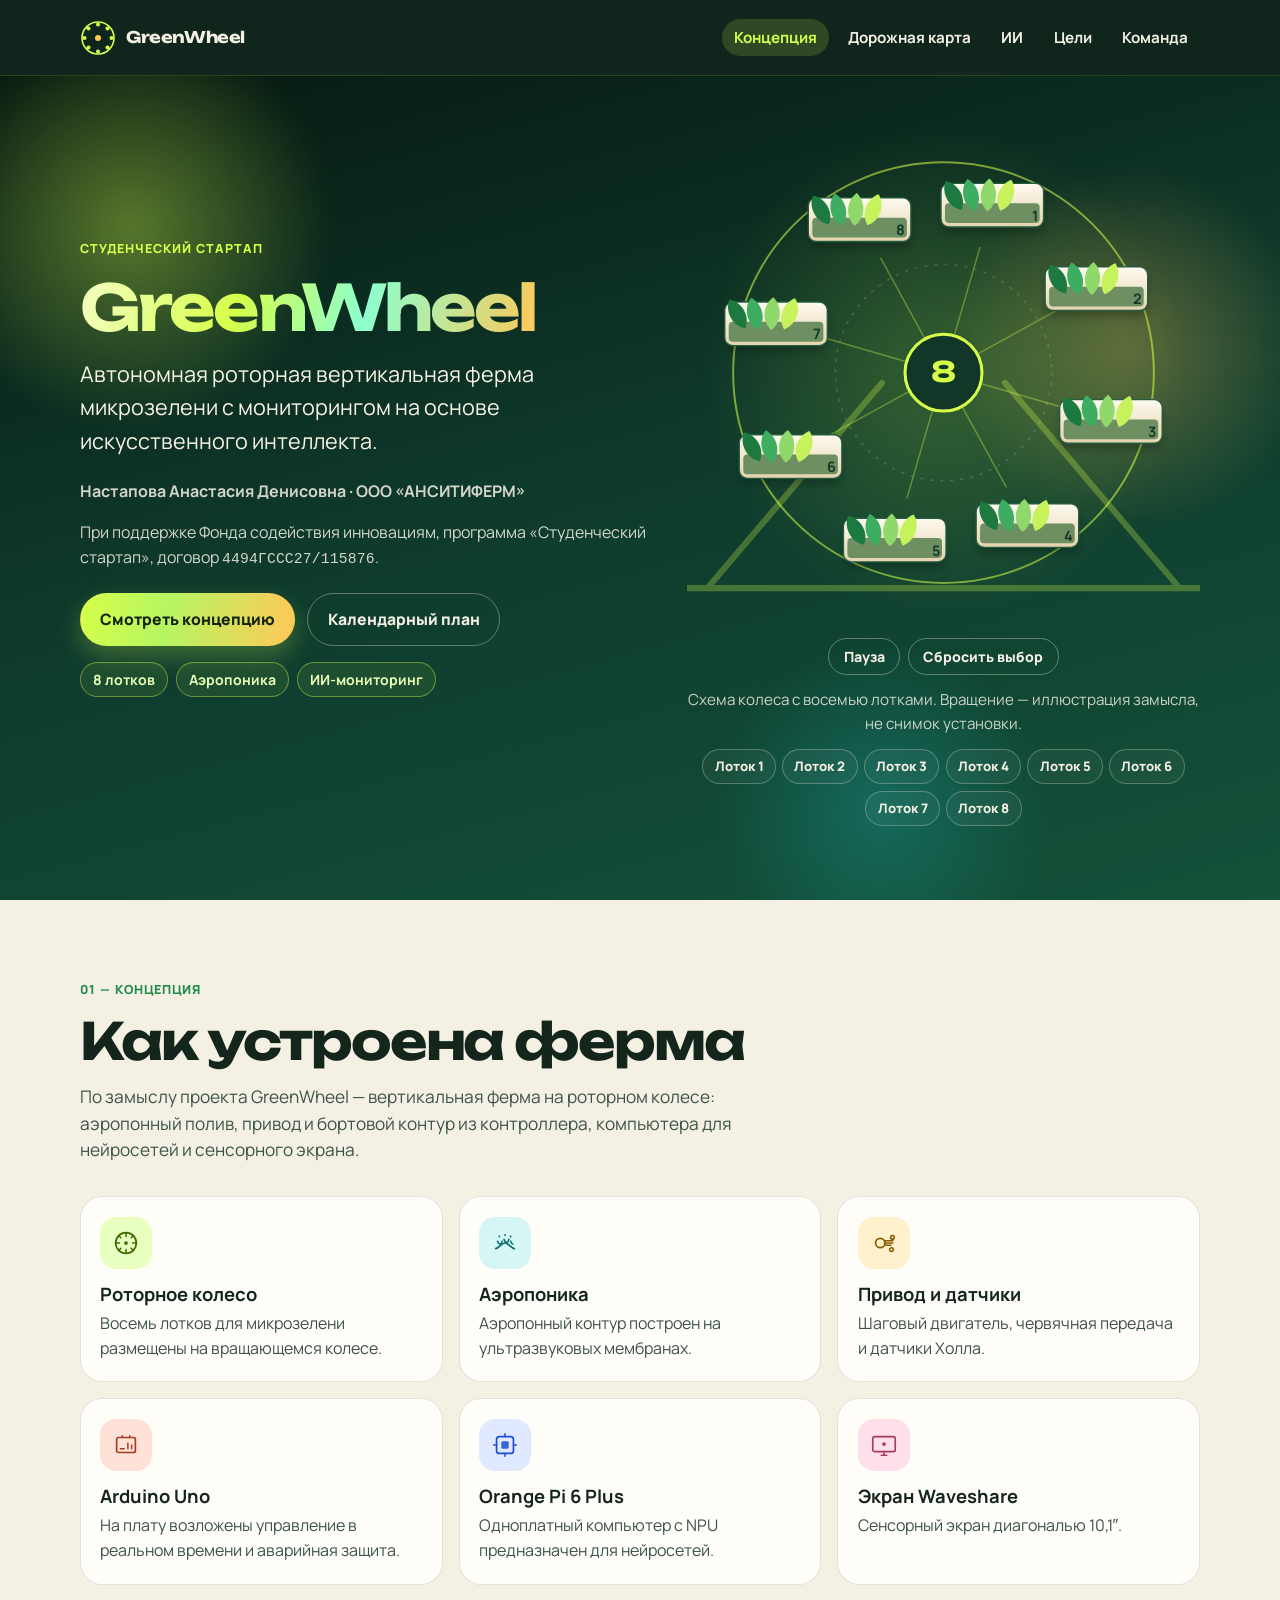
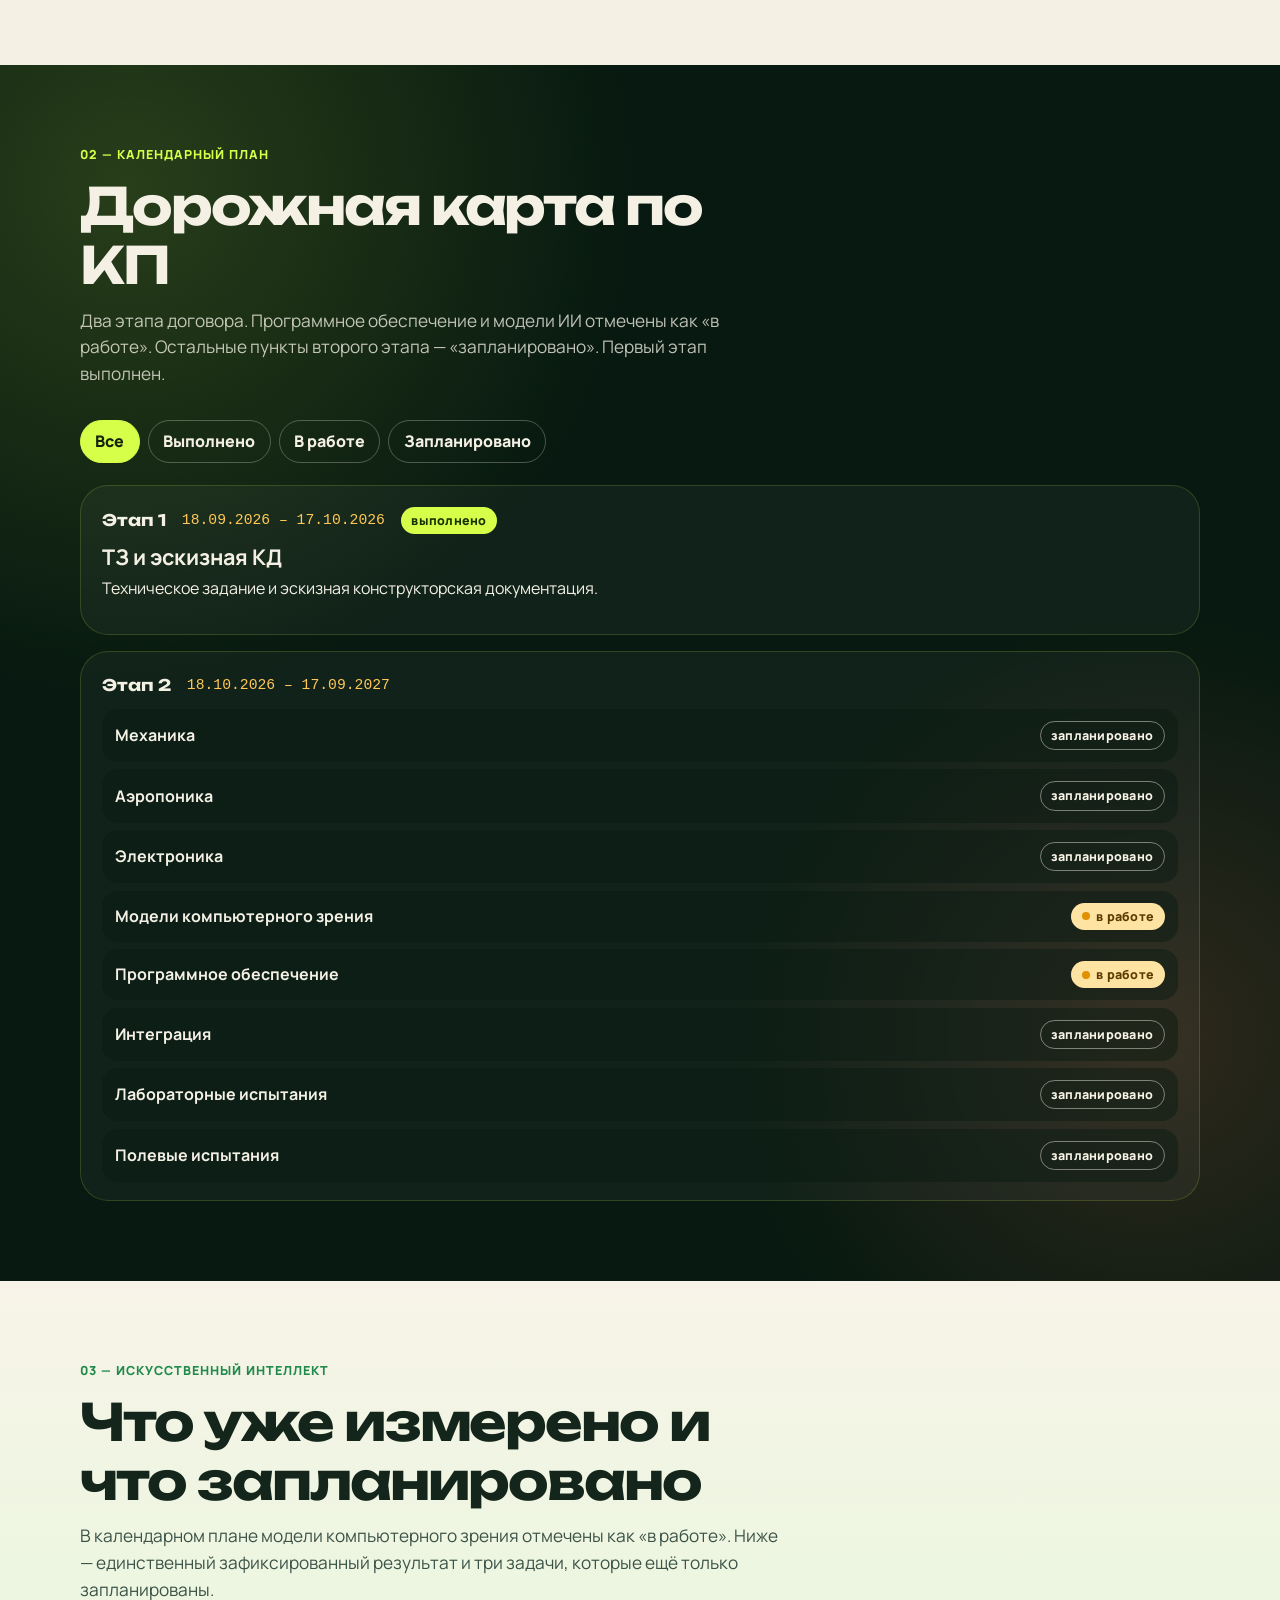
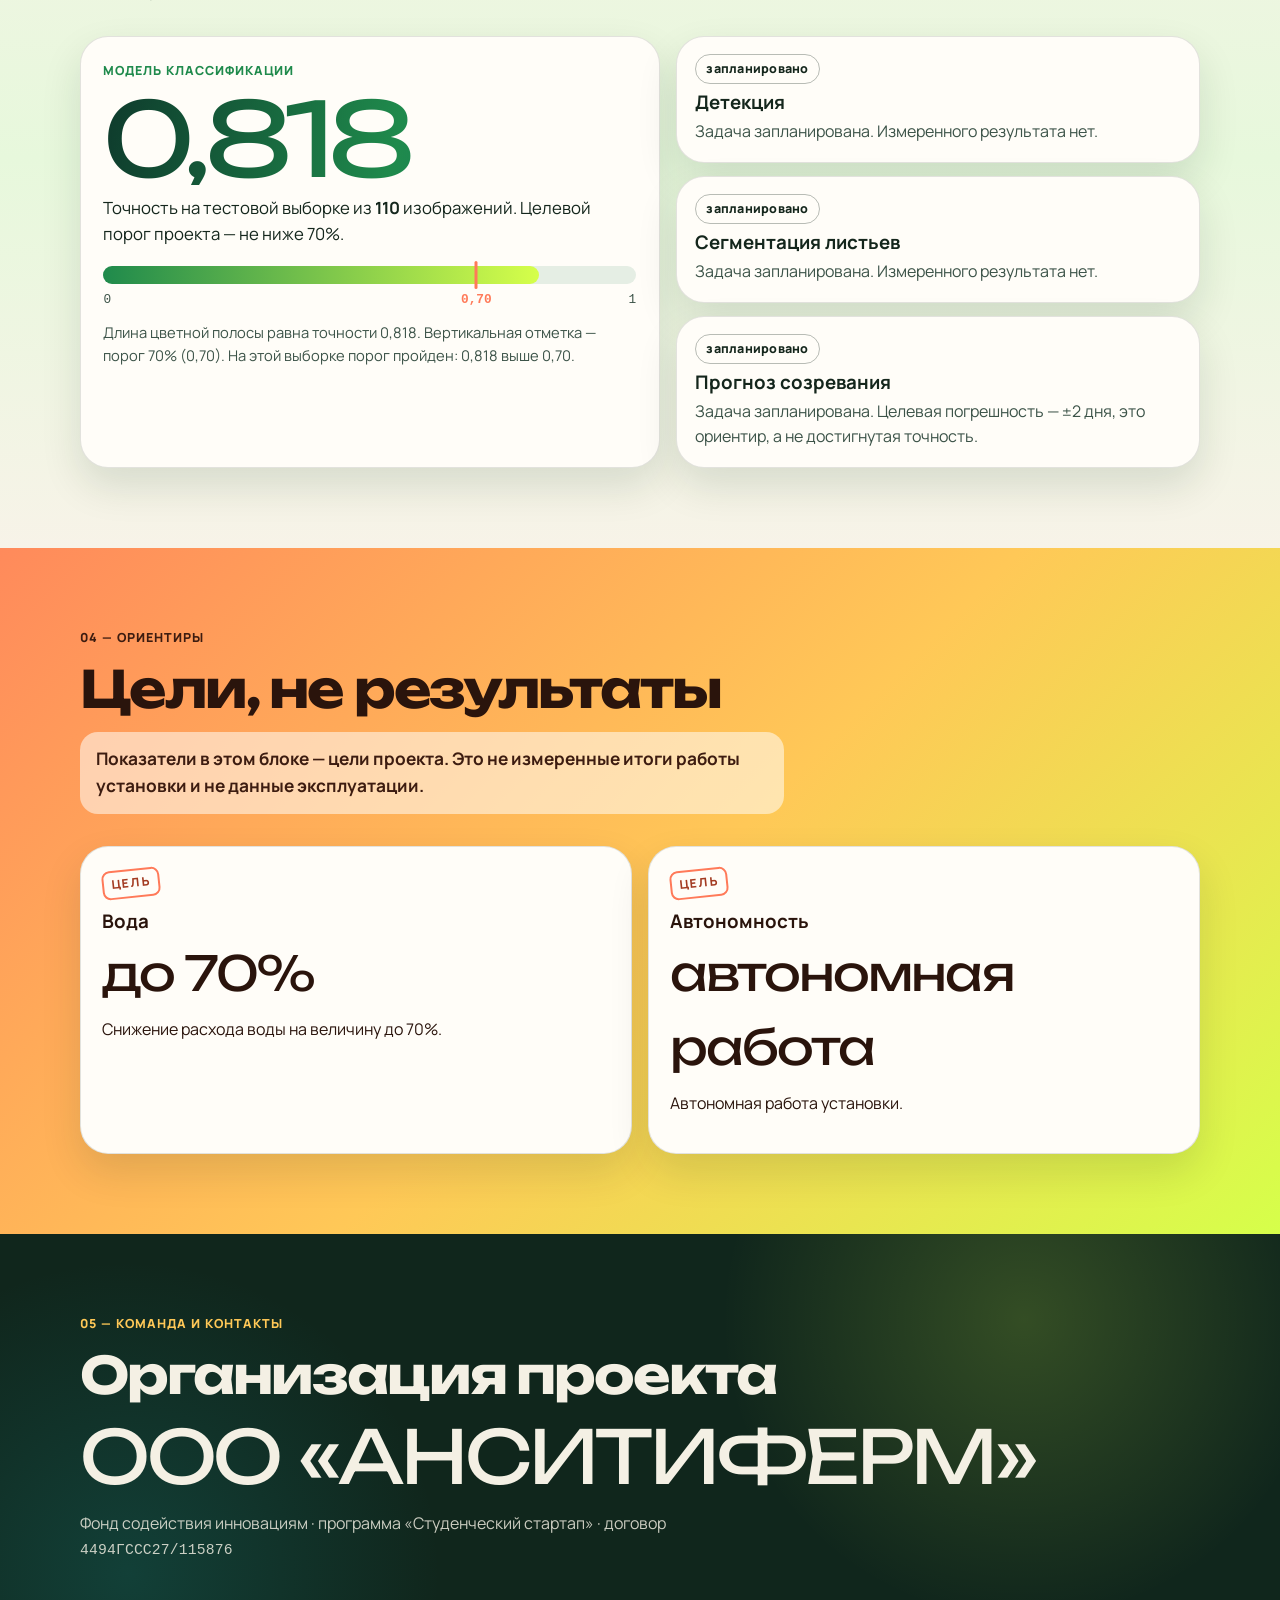
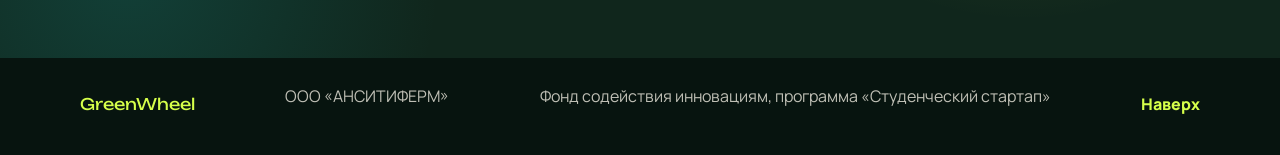
==== index.html @ 2f9b97b1 "Add the GreenWheel public static site. A Russian HTML/CSS/JS page for the rotary microgreen farm, wi" ====
<!DOCTYPE html>
<html lang="ru">
<head>
  <meta charset="utf-8">
  <meta name="viewport" content="width=device-width, initial-scale=1">
  <title>GreenWheel — автономная роторная ферма микрозелени</title>
  <meta name="description" content="GreenWheel — автономная роторная вертикальная ферма микрозелени с ИИ-мониторингом. Студенческий стартап ООО «АНСИТИФЕРМ» при поддержке Фонда содействия инновациям.">
  <meta name="theme-color" content="#0e3a2c">
  <meta property="og:title" content="GreenWheel — автономная роторная ферма микрозелени">
  <meta property="og:description" content="Роторное колесо на 8 лотков, аэропоника и мониторинг на основе искусственного интеллекта. ООО «АНСИТИФЕРМ», программа «Студенческий стартап».">
  <meta property="og:type" content="website">
  <meta property="og:locale" content="ru_RU">
  <link rel="icon" href="favicon.svg" type="image/svg+xml">
  <link rel="preconnect" href="https://fonts.googleapis.com">
  <link rel="preconnect" href="https://fonts.gstatic.com" crossorigin>
  <link href="https://fonts.googleapis.com/css2?family=Manrope:wght@400;500;600;700;800&family=Unbounded:wght@500;700&display=swap" rel="stylesheet">
  <link rel="stylesheet" href="css/style.css">
  <script>document.documentElement.classList.add("js");</script>
</head>
<body>
  <a class="skip-link" href="#content">К содержанию</a>
  <div class="scroll-progress" aria-hidden="true"><span id="scroll-bar"></span></div>

  <header class="site-header" id="top">
    <nav class="nav" aria-label="Разделы страницы">
      <a class="logo" href="#top">
        <svg class="logo-mark" viewBox="0 0 36 36" aria-hidden="true">
          <circle cx="18" cy="18" r="16" fill="none" stroke="currentColor" stroke-width="1.6"/>
          <g class="logo-spin">
            <circle cx="18" cy="4.5" r="2" fill="currentColor"/>
            <circle cx="27.5" cy="8.5" r="2" fill="currentColor"/>
            <circle cx="31.5" cy="18" r="2" fill="currentColor"/>
            <circle cx="27.5" cy="27.5" r="2" fill="currentColor"/>
            <circle cx="18" cy="31.5" r="2" fill="currentColor"/>
            <circle cx="8.5" cy="27.5" r="2" fill="currentColor"/>
            <circle cx="4.5" cy="18" r="2" fill="currentColor"/>
            <circle cx="8.5" cy="8.5" r="2" fill="currentColor"/>
          </g>
          <circle cx="18" cy="18" r="3" fill="#ffc857"/>
        </svg>
        <span>GreenWheel</span>
      </a>
      <button class="nav-toggle" type="button" aria-expanded="false" aria-controls="site-menu">
        <span class="sr-only">Открыть меню</span>
        <span class="nav-toggle-bars" aria-hidden="true"></span>
      </button>
      <ul class="menu" id="site-menu">
        <li><a href="#concept">Концепция</a></li>
        <li><a href="#roadmap">Дорожная карта</a></li>
        <li><a href="#ai">ИИ</a></li>
        <li><a href="#goals">Цели</a></li>
        <li><a href="#team">Команда</a></li>
      </ul>
    </nav>
  </header>

  <main id="content">
    <section class="hero" aria-labelledby="hero-title">
      <div class="hero-bg" aria-hidden="true">
        <span class="blob blob-a"></span>
        <span class="blob blob-b"></span>
        <span class="blob blob-c"></span>
      </div>
      <div class="container hero-grid">
        <div class="hero-copy">
          <p class="eyebrow reveal">Студенческий стартап</p>
          <h1 id="hero-title" class="reveal" style="--d: 60ms"><span class="gradient-text">GreenWheel</span></h1>
          <p class="lead reveal" style="--d: 120ms">Автономная роторная вертикальная ферма микрозелени с мониторингом на основе искусственного интеллекта.</p>
          <p class="byline reveal" style="--d: 180ms">Настапова Анастасия Денисовна · ООО «АНСИТИФЕРМ»</p>
          <p class="support reveal" style="--d: 220ms">При поддержке Фонда содействия инновациям, программа «Студенческий стартап», договор <span class="contract">4494ГССС27/115876</span>.</p>
          <div class="hero-actions reveal" style="--d: 280ms">
            <a class="btn btn-primary" href="#concept">Смотреть концепцию</a>
            <a class="btn btn-ghost" href="#roadmap">Календарный план</a>
          </div>
          <ul class="pills reveal" style="--d: 340ms">
            <li>8 лотков</li>
            <li>Аэропоника</li>
            <li>ИИ-мониторинг</li>
          </ul>
        </div>

        <div class="hero-visual reveal" style="--d: 160ms">
          <div class="wheel-wrap" id="wheel-wrap">
            <svg class="wheel-svg" viewBox="0 0 200 200" role="img" aria-label="Роторное колесо с восемью лотками">
              <circle cx="100" cy="100" r="78" fill="none" stroke="rgba(214,255,74,0.35)" stroke-width="2"/>
              <circle cx="100" cy="100" r="46" fill="none" stroke="rgba(255,255,255,0.18)" stroke-dasharray="3 6"/>
              <g class="spin">
                <g stroke="rgba(214,255,74,0.45)" stroke-width="1.4">
                  <line x1="100" y1="100" x2="100" y2="36"/>
                  <line x1="100" y1="100" x2="145" y2="55"/>
                  <line x1="100" y1="100" x2="164" y2="100"/>
                  <line x1="100" y1="100" x2="145" y2="145"/>
                  <line x1="100" y1="100" x2="100" y2="164"/>
                  <line x1="100" y1="100" x2="55" y2="145"/>
                  <line x1="100" y1="100" x2="36" y2="100"/>
                  <line x1="100" y1="100" x2="55" y2="55"/>
                </g>
                <g fill="#f4efe2" stroke="#245c40" stroke-width="1.2">
                  <rect x="82" y="22" width="36" height="16" rx="4"/>
                  <rect x="130" y="44" width="36" height="16" rx="4"/>
                  <rect x="156" y="92" width="36" height="16" rx="4"/>
                  <rect x="130" y="140" width="36" height="16" rx="4"/>
                  <rect x="82" y="162" width="36" height="16" rx="4"/>
                  <rect x="34" y="140" width="36" height="16" rx="4"/>
                  <rect x="8" y="92" width="36" height="16" rx="4"/>
                  <rect x="34" y="44" width="36" height="16" rx="4"/>
                </g>
                <g fill="#2f9e57">
                  <ellipse cx="92" cy="27" rx="2.2" ry="4"/>
                  <ellipse cx="100" cy="26" rx="2.2" ry="4.4"/>
                  <ellipse cx="108" cy="27" rx="2.2" ry="3.6"/>
                  <ellipse cx="140" cy="49" rx="2.2" ry="4"/>
                  <ellipse cx="148" cy="48" rx="2.2" ry="4.4"/>
                  <ellipse cx="156" cy="49" rx="2.2" ry="3.6"/>
                  <ellipse cx="166" cy="97" rx="2.2" ry="4"/>
                  <ellipse cx="174" cy="96" rx="2.2" ry="4.4"/>
                  <ellipse cx="182" cy="97" rx="2.2" ry="3.6"/>
                  <ellipse cx="140" cy="145" rx="2.2" ry="4"/>
                  <ellipse cx="148" cy="144" rx="2.2" ry="4.4"/>
                  <ellipse cx="156" cy="145" rx="2.2" ry="3.6"/>
                  <ellipse cx="92" cy="167" rx="2.2" ry="4"/>
                  <ellipse cx="100" cy="166" rx="2.2" ry="4.4"/>
                  <ellipse cx="108" cy="167" rx="2.2" ry="3.6"/>
                  <ellipse cx="44" cy="145" rx="2.2" ry="4"/>
                  <ellipse cx="52" cy="144" rx="2.2" ry="4.4"/>
                  <ellipse cx="60" cy="145" rx="2.2" ry="3.6"/>
                  <ellipse cx="18" cy="97" rx="2.2" ry="4"/>
                  <ellipse cx="26" cy="96" rx="2.2" ry="4.4"/>
                  <ellipse cx="34" cy="97" rx="2.2" ry="3.6"/>
                  <ellipse cx="44" cy="49" rx="2.2" ry="4"/>
                  <ellipse cx="52" cy="48" rx="2.2" ry="4.4"/>
                  <ellipse cx="60" cy="49" rx="2.2" ry="3.6"/>
                </g>
              </g>
              <circle cx="100" cy="100" r="16" fill="#123728" stroke="#d6ff4a" stroke-width="2"/>
              <text x="100" y="105" text-anchor="middle" fill="#d6ff4a" font-size="12" font-family="Manrope, sans-serif" font-weight="700">8</text>
            </svg>
            <canvas id="wheel" width="640" height="640" aria-hidden="true"></canvas>
            <div class="wheel-tip" id="wheel-tip" hidden></div>
          </div>
          <div class="wheel-controls">
            <button class="btn btn-ghost btn-small" type="button" id="wheel-toggle" aria-pressed="false">Пауза</button>
            <button class="btn btn-ghost btn-small" type="button" id="wheel-reset">Сбросить выбор</button>
          </div>
          <p class="wheel-caption" id="wheel-status" aria-live="polite">Схема колеса с восемью лотками. Вращение — иллюстрация замысла, не снимок установки.</p>
          <div class="tray-picker" role="group" aria-label="Лотки колеса">
            <button type="button" data-tray="0">Лоток 1</button>
            <button type="button" data-tray="1">Лоток 2</button>
            <button type="button" data-tray="2">Лоток 3</button>
            <button type="button" data-tray="3">Лоток 4</button>
            <button type="button" data-tray="4">Лоток 5</button>
            <button type="button" data-tray="5">Лоток 6</button>
            <button type="button" data-tray="6">Лоток 7</button>
            <button type="button" data-tray="7">Лоток 8</button>
          </div>
        </div>
      </div>
    </section>

    <section class="section section-concept" id="concept" aria-labelledby="concept-title">
      <div class="container">
        <div class="section-head reveal">
          <p class="kicker">01 — Концепция</p>
          <h2 id="concept-title">Как устроена ферма</h2>
          <p class="section-lead">По замыслу проекта GreenWheel — вертикальная ферма на роторном колесе: аэропонный полив, привод и бортовой контур из контроллера, компьютера для нейросетей и сенсорного экрана.</p>
        </div>
        <ul class="cards">
          <li class="card reveal" style="--d: 40ms">
            <span class="icon icon-lime" aria-hidden="true">
              <svg viewBox="0 0 32 32"><circle cx="16" cy="16" r="11" fill="none" stroke="currentColor" stroke-width="1.8"/><circle cx="16" cy="16" r="2" fill="currentColor"/><path d="M16 5v4M16 23v4M5 16h4M23 16h4M8 8l2.5 2.5M21.5 21.5 24 24M24 8l-2.5 2.5M8 24l2.5-2.5" stroke="currentColor" stroke-width="1.6" stroke-linecap="round"/></svg>
            </span>
            <h3>Роторное колесо</h3>
            <p>Восемь лотков для микрозелени размещены на вращающемся колесе.</p>
          </li>
          <li class="card reveal" style="--d: 90ms">
            <span class="icon icon-teal" aria-hidden="true">
              <svg viewBox="0 0 32 32"><path d="M6 22c4-1 6-6 10-6s6 5 10 6" fill="none" stroke="currentColor" stroke-width="1.8" stroke-linecap="round"/><path d="M8 14c.5 2 1.5 3 2.5 3S12.5 16 13 14M15 12c.6 2.4 1.6 3.4 2.6 3.4S19.6 14.4 20.2 12M22 14c.5 2 1.5 3 2.5 3" fill="none" stroke="currentColor" stroke-width="1.6" stroke-linecap="round"/><circle cx="10" cy="9" r="1" fill="currentColor"/><circle cx="16" cy="7.5" r="1" fill="currentColor"/><circle cx="22" cy="9" r="1" fill="currentColor"/></svg>
            </span>
            <h3>Аэропоника</h3>
            <p>Аэропонный контур построен на ультразвуковых мембранах.</p>
          </li>
          <li class="card reveal" style="--d: 140ms">
            <span class="icon icon-amber" aria-hidden="true">
              <svg viewBox="0 0 32 32"><circle cx="12" cy="16" r="5" fill="none" stroke="currentColor" stroke-width="1.8"/><path d="M16.5 13.5h9M16.5 16h9M16.5 18.5h7" stroke="currentColor" stroke-width="1.6" stroke-linecap="round"/><circle cx="25" cy="10" r="2" fill="none" stroke="currentColor" stroke-width="1.6"/><circle cx="24" cy="23" r="2" fill="none" stroke="currentColor" stroke-width="1.6"/></svg>
            </span>
            <h3>Привод и датчики</h3>
            <p>Шаговый двигатель, червячная передача и датчики Холла.</p>
          </li>
          <li class="card reveal" style="--d: 190ms">
            <span class="icon icon-coral" aria-hidden="true">
              <svg viewBox="0 0 32 32"><rect x="6" y="8" width="20" height="16" rx="2" fill="none" stroke="currentColor" stroke-width="1.8"/><path d="M10 20h4M18 14v6M22 16v4" stroke="currentColor" stroke-width="1.6" stroke-linecap="round"/><path d="M12 8V6M20 8V6" stroke="currentColor" stroke-width="1.6" stroke-linecap="round"/></svg>
            </span>
            <h3>Arduino Uno</h3>
            <p>На плату возложены управление в реальном времени и аварийная защита.</p>
          </li>
          <li class="card reveal" style="--d: 240ms">
            <span class="icon icon-blue" aria-hidden="true">
              <svg viewBox="0 0 32 32"><rect x="7" y="7" width="18" height="18" rx="3" fill="none" stroke="currentColor" stroke-width="1.8"/><rect x="12" y="12" width="8" height="8" rx="1.5" fill="currentColor" opacity="0.85"/><path d="M16 7V4M16 28v-3M7 16H4M28 16h-3" stroke="currentColor" stroke-width="1.6" stroke-linecap="round"/></svg>
            </span>
            <h3>Orange Pi 6 Plus</h3>
            <p>Одноплатный компьютер с NPU предназначен для нейросетей.</p>
          </li>
          <li class="card reveal" style="--d: 290ms">
            <span class="icon icon-rose" aria-hidden="true">
              <svg viewBox="0 0 32 32"><rect x="4" y="7" width="24" height="16" rx="2" fill="none" stroke="currentColor" stroke-width="1.8"/><path d="M13 27h6M16 23v4" stroke="currentColor" stroke-width="1.6" stroke-linecap="round"/><circle cx="16" cy="15" r="2" fill="currentColor"/></svg>
            </span>
            <h3>Экран Waveshare</h3>
            <p>Сенсорный экран диагональю 10,1″.</p>
          </li>
        </ul>
      </div>
    </section>

    <section class="section section-roadmap" id="roadmap" aria-labelledby="roadmap-title">
      <div class="container">
        <div class="section-head reveal">
          <p class="kicker">02 — Календарный план</p>
          <h2 id="roadmap-title">Дорожная карта по КП</h2>
          <p class="section-lead">Два этапа договора. Программное обеспечение и модели ИИ отмечены как «в работе». Остальные пункты второго этапа — «запланировано». Первый этап выполнен.</p>
        </div>
        <div class="filters reveal" role="group" aria-label="Фильтр пунктов по статусу">
          <button type="button" class="is-active" data-filter="all" aria-pressed="true">Все</button>
          <button type="button" data-filter="done" aria-pressed="false">Выполнено</button>
          <button type="button" data-filter="active" aria-pressed="false">В работе</button>
          <button type="button" data-filter="planned" aria-pressed="false">Запланировано</button>
        </div>
        <div class="timeline">
          <article class="stage reveal" id="stage-1" data-status="done" style="--d: 40ms">
            <header class="stage-head">
              <p class="stage-index">Этап 1</p>
              <p class="stage-dates">18.09.2026 – 17.10.2026</p>
              <p class="badge badge-done">выполнено</p>
            </header>
            <h3>ТЗ и эскизная КД</h3>
            <p>Техническое задание и эскизная конструкторская документация.</p>
          </article>
          <article class="stage reveal" id="stage-2" style="--d: 100ms">
            <header class="stage-head">
              <p class="stage-index">Этап 2</p>
              <p class="stage-dates">18.10.2026 – 17.09.2027</p>
            </header>
            <ul class="tasks">
              <li data-status="planned">
                <span class="task-name">Механика</span>
                <span class="badge badge-planned">запланировано</span>
              </li>
              <li data-status="planned">
                <span class="task-name">Аэропоника</span>
                <span class="badge badge-planned">запланировано</span>
              </li>
              <li data-status="planned">
                <span class="task-name">Электроника</span>
                <span class="badge badge-planned">запланировано</span>
              </li>
              <li data-status="active">
                <span class="task-name">Модели компьютерного зрения</span>
                <span class="badge badge-active"><i aria-hidden="true"></i>в работе</span>
              </li>
              <li data-status="active">
                <span class="task-name">Программное обеспечение</span>
                <span class="badge badge-active"><i aria-hidden="true"></i>в работе</span>
              </li>
              <li data-status="planned">
                <span class="task-name">Интеграция</span>
                <span class="badge badge-planned">запланировано</span>
              </li>
              <li data-status="planned">
                <span class="task-name">Лабораторные испытания</span>
                <span class="badge badge-planned">запланировано</span>
              </li>
              <li data-status="planned">
                <span class="task-name">Полевые испытания</span>
                <span class="badge badge-planned">запланировано</span>
              </li>
            </ul>
          </article>
        </div>
        <p class="filter-empty" id="filter-empty" hidden>Нет пунктов с выбранным статусом.</p>
      </div>
    </section>

    <section class="section section-ai" id="ai" aria-labelledby="ai-title">
      <div class="container">
        <div class="section-head reveal">
          <p class="kicker">03 — Искусственный интеллект</p>
          <h2 id="ai-title">Что уже измерено и что запланировано</h2>
          <p class="section-lead">В календарном плане модели компьютерного зрения отмечены как «в работе». Ниже — единственный зафиксированный результат и три задачи, которые ещё только запланированы.</p>
        </div>
        <div class="ai-grid">
          <article class="ai-result reveal">
            <p class="kicker">Модель классификации</p>
            <p class="accuracy" id="accuracy-value">0,818</p>
            <p class="accuracy-note">Точность на тестовой выборке из <strong>110</strong> изображений. Целевой порог проекта — не ниже 70%.</p>
            <div class="bar" role="img" aria-label="Точность 0,818 при целевом пороге не ниже 70 процентов. Шкала от 0 до 1.">
              <div class="bar-track">
                <div class="bar-fill" id="bar-fill" style="--target-width: 81.8%"></div>
                <div class="bar-mark" style="left: 70%" title="Порог 70%"></div>
              </div>
              <div class="bar-scale" aria-hidden="true">
                <span>0</span>
                <span class="bar-scale-target">0,70</span>
                <span>1</span>
              </div>
            </div>
            <p class="fine">Длина цветной полосы равна точности 0,818. Вертикальная отметка — порог 70% (0,70). На этой выборке порог пройден: 0,818 выше 0,70.</p>
          </article>
          <div class="ai-planned">
            <article class="plan-card reveal" style="--d: 60ms">
              <p class="badge badge-planned">запланировано</p>
              <h3>Детекция</h3>
              <p>Задача запланирована. Измеренного результата нет.</p>
            </article>
            <article class="plan-card reveal" style="--d: 120ms">
              <p class="badge badge-planned">запланировано</p>
              <h3>Сегментация листьев</h3>
              <p>Задача запланирована. Измеренного результата нет.</p>
            </article>
            <article class="plan-card reveal" style="--d: 180ms">
              <p class="badge badge-planned">запланировано</p>
              <h3>Прогноз созревания</h3>
              <p>Задача запланирована. Целевая погрешность — ±2 дня, это ориентир, а не достигнутая точность.</p>
            </article>
          </div>
        </div>
      </div>
    </section>

    <section class="section section-goals" id="goals" aria-labelledby="goals-title">
      <div class="container">
        <div class="section-head reveal">
          <p class="kicker">04 — Ориентиры</p>
          <h2 id="goals-title">Цели, не результаты</h2>
          <p class="section-lead goal-disclaimer">Показатели в этом блоке — цели проекта. Это не измеренные итоги работы установки и не данные эксплуатации.</p>
        </div>
        <div class="goal-grid">
          <article class="goal-card reveal">
            <p class="stamp">Цель</p>
            <h3>Вода</h3>
            <p class="goal-figure">до 70%</p>
            <p>Снижение расхода воды на величину до 70%.</p>
          </article>
          <article class="goal-card reveal" style="--d: 80ms">
            <p class="stamp">Цель</p>
            <h3>Автономность</h3>
            <p class="goal-figure">автономная работа</p>
            <p>Автономная работа установки.</p>
          </article>
        </div>
      </div>
    </section>

    <section class="section section-team" id="team" aria-labelledby="team-title">
      <div class="container team-layout">
        <div class="reveal">
          <p class="kicker">05 — Команда и контакты</p>
          <h2 id="team-title">Организация проекта</h2>
        </div>
        <p class="company reveal" style="--d: 80ms">ООО «АНСИТИФЕРМ»</p>
        <p class="support-team reveal" style="--d: 140ms">Фонд содействия инновациям · программа «Студенческий стартап» · договор <span class="contract">4494ГССС27/115876</span></p>
      </div>
    </section>
  </main>

  <footer class="site-footer">
    <div class="container footer-grid">
      <p class="footer-brand">GreenWheel</p>
      <p>ООО «АНСИТИФЕРМ»</p>
      <p>Фонд содействия инновациям, программа «Студенческий стартап»</p>
      <a href="#top">Наверх</a>
    </div>
  </footer>

  <script src="js/main.js"></script>
</body>
</html>
---- css/style.css ----
:root {
  --ink: #14261c;
  --ink-soft: #3c5348;
  --cream: #f4f0e4;
  --paper: #fffdf8;
  --forest: #0c3b2e;
  --forest-deep: #071910;
  --leaf: #1f8a4c;
  --lime: #d6ff4a;
  --mint: #e7f8d8;
  --amber: #ffc857;
  --coral: #ff7a59;
  --teal: #1aa6a6;
  --blue: #2f6fed;
  --rose: #e56b8d;
  --line: rgba(20, 38, 28, 0.12);
  --shadow: 0 18px 40px rgba(12, 40, 28, 0.12);
  --radius: 22px;
  --nav-h: 76px;
  --display: "Unbounded", "Manrope", "Segoe UI", sans-serif;
  --sans: "Manrope", "Segoe UI", "Noto Sans", sans-serif;
  --mono: ui-monospace, "Cascadia Code", "Segoe UI Mono", monospace;
}

*,
*::before,
*::after {
  box-sizing: border-box;
}

html {
  scroll-behavior: smooth;
}

body {
  margin: 0;
  font-family: var(--sans);
  color: var(--ink);
  background: var(--cream);
  line-height: 1.55;
  overflow-x: clip;
}

img,
svg,
canvas {
  max-width: 100%;
}

h1, h2, h3, p {
  margin-top: 0;
}

h1, h2, h3 {
  line-height: 1.15;
  font-family: var(--display);
  font-weight: 700;
}

a {
  color: inherit;
}

button,
a {
  -webkit-tap-highlight-color: transparent;
}

:focus-visible {
  outline: 3px solid var(--lime);
  outline-offset: 3px;
}

.section-concept :focus-visible,
.section-ai :focus-visible,
.section-goals :focus-visible {
  outline-color: var(--forest);
}

.sr-only {
  position: absolute;
  width: 1px;
  height: 1px;
  padding: 0;
  margin: -1px;
  overflow: hidden;
  clip: rect(0, 0, 0, 0);
  white-space: nowrap;
  border: 0;
}

.skip-link {
  position: absolute;
  left: 1rem;
  top: -4rem;
  z-index: 20;
  background: var(--lime);
  color: var(--ink);
  padding: 0.6rem 0.9rem;
  border-radius: 999px;
  font-weight: 700;
  text-decoration: none;
}

.skip-link:focus {
  top: 0.6rem;
}

.scroll-progress {
  position: fixed;
  inset: 0 0 auto 0;
  height: 4px;
  z-index: 30;
  background: transparent;
  pointer-events: none;
}

.scroll-progress span {
  display: block;
  height: 100%;
  width: 100%;
  transform: scaleX(0);
  transform-origin: 0 50%;
  background: linear-gradient(90deg, var(--lime), var(--amber), var(--coral));
}

.container {
  width: min(1120px, calc(100% - 2rem));
  margin-inline: auto;
}

.site-header {
  position: sticky;
  top: 0;
  z-index: 15;
  height: var(--nav-h);
}

.nav {
  height: 100%;
  display: flex;
  align-items: center;
  justify-content: space-between;
  gap: 1rem;
  width: min(1120px, calc(100% - 2rem));
  margin-inline: auto;
}

.site-header {
  background: #10261c;
  color: var(--cream);
  border-bottom: 1px solid rgba(214, 255, 74, 0.14);
  transition: background 0.2s ease, box-shadow 0.2s ease;
}

.site-header.is-scrolled {
  background: #0c1f17;
  box-shadow: 0 10px 28px rgba(0, 0, 0, 0.22);
}

.logo {
  display: inline-flex;
  align-items: center;
  gap: 0.65rem;
  text-decoration: none;
  font-family: var(--display);
  font-weight: 700;
  letter-spacing: -0.03em;
}

.logo-mark {
  width: 36px;
  height: 36px;
  color: var(--lime);
}

.logo-spin {
  transform-origin: 18px 18px;
  animation: spin 18s linear infinite;
}

.menu {
  display: flex;
  gap: 0.4rem;
  list-style: none;
  margin: 0;
  padding: 0;
}

.menu a {
  display: inline-block;
  text-decoration: none;
  font-weight: 700;
  font-size: 0.95rem;
  padding: 0.45rem 0.75rem;
  border-radius: 999px;
  transition: background 0.2s ease, color 0.2s ease, transform 0.2s ease;
}

.menu a:hover,
.menu a.is-active {
  background: rgba(214, 255, 74, 0.16);
  color: var(--lime);
}

.nav-toggle {
  display: none;
  width: 46px;
  height: 46px;
  border-radius: 14px;
  border: 1px solid rgba(214, 255, 74, 0.35);
  background: transparent;
  color: inherit;
  cursor: pointer;
}

.nav-toggle-bars,
.nav-toggle-bars::before,
.nav-toggle-bars::after {
  display: block;
  width: 18px;
  height: 2px;
  background: var(--cream);
  position: relative;
  margin: 0 auto;
  border-radius: 2px;
}

.nav-toggle-bars::before,
.nav-toggle-bars::after {
  content: "";
  position: absolute;
  left: 0;
}

.nav-toggle-bars::before { top: -6px; }
.nav-toggle-bars::after { top: 6px; }

.hero {
  position: relative;
  color: var(--cream);
  background: linear-gradient(165deg, #071910 0%, #0e3a2c 48%, #14523a 100%);
  padding: 2.2rem 0 4.5rem;
  overflow: hidden;
  min-height: calc(100vh - var(--nav-h));
}

.hero-bg {
  position: absolute;
  inset: 0;
  pointer-events: none;
}

.blob {
  position: absolute;
  border-radius: 50%;
  filter: blur(8px);
  opacity: 0.85;
  transform: translate(var(--mx, 0), var(--my, 0));
  transition: transform 0.4s ease-out;
}

.blob-a {
  width: 420px;
  height: 420px;
  left: -80px;
  top: -60px;
  background: radial-gradient(circle, rgba(214, 255, 74, 0.45), transparent 68%);
  animation: floaty 9s ease-in-out infinite;
}

.blob-b {
  width: 380px;
  height: 380px;
  right: -40px;
  top: 10%;
  background: radial-gradient(circle, rgba(255, 200, 87, 0.38), transparent 68%);
  animation: floaty 11s ease-in-out infinite reverse;
}

.blob-c {
  width: 340px;
  height: 340px;
  right: 18%;
  bottom: -80px;
  background: radial-gradient(circle, rgba(26, 166, 166, 0.4), transparent 70%);
  animation: floaty 13s ease-in-out infinite;
}

.hero-grid {
  position: relative;
  display: grid;
  grid-template-columns: minmax(0, 1.05fr) minmax(0, 0.95fr);
  gap: 2rem 2.5rem;
  align-items: center;
}

.eyebrow,
.kicker {
  font-weight: 800;
  letter-spacing: 0.08em;
  text-transform: uppercase;
  font-size: 0.78rem;
  color: var(--lime);
  margin-bottom: 0.8rem;
}

.hero-copy {
  min-width: 0;
  container-type: inline-size;
}

.hero h1 {
  font-size: clamp(2.55rem, 11.2cqi, 4.25rem);
  letter-spacing: -0.045em;
  margin-bottom: 0.8rem;
}

.gradient-text {
  color: var(--lime);
}

@supports ((-webkit-background-clip: text) or (background-clip: text)) {
  .gradient-text {
    background: linear-gradient(105deg, #f4ffc4 0%, #d6ff4a 35%, #8dffcf 62%, #ffc857 100%);
    -webkit-background-clip: text;
    background-clip: text;
    color: transparent;
  }
}

.lead {
  font-size: clamp(1.08rem, 2vw, 1.35rem);
  max-width: 38rem;
  color: #f7f3e6;
}

.byline,
.support {
  color: rgba(244, 240, 228, 0.86);
  max-width: 40rem;
}

.byline {
  font-weight: 700;
}

.contract {
  font-family: var(--mono);
  font-size: 0.92em;
  letter-spacing: 0.01em;
}

.hero-actions {
  display: flex;
  flex-wrap: wrap;
  gap: 0.75rem;
  margin: 1.4rem 0 1rem;
}

.btn {
  display: inline-flex;
  align-items: center;
  justify-content: center;
  gap: 0.4rem;
  text-decoration: none;
  border-radius: 999px;
  padding: 0.85rem 1.2rem;
  font-weight: 800;
  font-family: inherit;
  font-size: 0.98rem;
  border: 1px solid transparent;
  cursor: pointer;
  transition: transform 0.2s ease, background 0.2s ease, box-shadow 0.2s ease;
}

.btn:hover {
  transform: translateY(-2px);
}

.btn-primary {
  background: linear-gradient(100deg, var(--lime), #b6f562 40%, var(--amber));
  color: #14240c;
  box-shadow: 0 10px 24px rgba(214, 255, 74, 0.25);
}

.btn-primary:hover {
  box-shadow: 0 16px 30px rgba(214, 255, 74, 0.32);
}

.btn-ghost {
  background: transparent;
  color: var(--cream);
  border-color: rgba(244, 240, 228, 0.35);
}

.btn-ghost:hover {
  background: rgba(255, 255, 255, 0.08);
}

.btn-small {
  padding: 0.5rem 0.9rem;
  font-size: 0.88rem;
}

.pills {
  display: flex;
  flex-wrap: wrap;
  gap: 0.5rem;
  list-style: none;
  padding: 0;
  margin: 0;
}

.pills li {
  border: 1px solid rgba(214, 255, 74, 0.4);
  background: rgba(214, 255, 74, 0.08);
  color: #e9ffb8;
  border-radius: 999px;
  padding: 0.35rem 0.75rem;
  font-weight: 700;
  font-size: 0.88rem;
}

.hero-visual {
  display: flex;
  flex-direction: column;
  align-items: center;
  gap: 0.85rem;
}

.wheel-wrap {
  position: relative;
  width: min(100%, 540px);
  aspect-ratio: 1;
}

.wheel-svg,
#wheel {
  position: absolute;
  inset: 0;
  width: 100%;
  height: 100%;
}

#wheel {
  display: none;
}

.wheel-wrap.is-live #wheel {
  display: block;
  cursor: pointer;
}

.wheel-wrap.is-live .wheel-svg {
  visibility: hidden;
}

.spin {
  transform-origin: 100px 100px;
  animation: spin 32s linear infinite;
}

.wheel-tip {
  position: absolute;
  transform: translate(-50%, calc(-100% - 10px));
  background: #f7f3e6;
  color: var(--ink);
  font-weight: 800;
  font-size: 0.85rem;
  padding: 0.35rem 0.6rem;
  border-radius: 999px;
  pointer-events: none;
  box-shadow: var(--shadow);
  white-space: nowrap;
}

.wheel-controls,
.tray-picker {
  display: none;
}

.js .wheel-controls,
.js .tray-picker {
  display: flex;
}

.wheel-controls {
  gap: 0.5rem;
  flex-wrap: wrap;
  justify-content: center;
}

.wheel-caption {
  margin: 0;
  text-align: center;
  max-width: 36rem;
  color: rgba(244, 240, 228, 0.82);
  font-size: 0.95rem;
}

.tray-picker {
  flex-wrap: wrap;
  justify-content: center;
  gap: 0.4rem;
  width: min(100%, 540px);
}

.tray-picker button {
  font: inherit;
  font-weight: 800;
  font-size: 0.82rem;
  color: var(--cream);
  background: rgba(255, 255, 255, 0.04);
  border: 1px solid rgba(244, 240, 228, 0.28);
  border-radius: 999px;
  padding: 0.4rem 0.7rem;
  cursor: pointer;
  transition: background 0.2s ease, transform 0.2s ease, border-color 0.2s ease;
}

.tray-picker button:hover,
.tray-picker button.is-selected {
  background: var(--lime);
  color: #14240c;
  border-color: var(--lime);
  transform: translateY(-2px);
}

.section {
  padding: 5rem 0;
  scroll-margin-top: calc(var(--nav-h) + 12px);
}

.section-head {
  max-width: 44rem;
  margin-bottom: 2rem;
}

.section h2 {
  font-size: clamp(2rem, 4vw, 3.2rem);
  letter-spacing: -0.04em;
  margin-bottom: 0.8rem;
}

.section-lead {
  font-size: 1.08rem;
  color: var(--ink-soft);
  margin-bottom: 0;
}

.kicker {
  color: var(--leaf);
}

.cards {
  list-style: none;
  padding: 0;
  margin: 0;
  display: grid;
  grid-template-columns: repeat(3, minmax(0, 1fr));
  gap: 1rem;
}

.card {
  position: relative;
  overflow: hidden;
  background: var(--paper);
  border-radius: var(--radius);
  padding: 1.25rem 1.2rem 1.3rem;
  border: 1px solid var(--line);
  box-shadow: 0 1px 0 rgba(255, 255, 255, 0.7) inset;
  transition: transform 0.25s ease, box-shadow 0.25s ease, border-color 0.25s ease;
}

.card::after {
  content: "";
  position: absolute;
  inset: 0;
  background: linear-gradient(115deg, transparent 30%, rgba(255, 255, 255, 0.55), transparent 70%);
  transform: translateX(-130%);
  pointer-events: none;
  transition: transform 0.7s ease;
}

.card:hover {
  transform: translateY(-8px);
  box-shadow: var(--shadow);
  border-color: transparent;
}

.card:hover::after {
  transform: translateX(130%);
  transition: transform 0.7s ease;
}

.card h3 {
  font-family: var(--sans);
  font-size: 1.15rem;
  margin-bottom: 0.4rem;
}

.card p {
  margin-bottom: 0;
  color: var(--ink-soft);
}

.icon {
  width: 52px;
  height: 52px;
  border-radius: 16px;
  display: grid;
  place-items: center;
  margin-bottom: 0.9rem;
  transition: transform 0.25s ease;
}

.card:hover .icon {
  transform: rotate(-8deg) scale(1.06);
}

.icon svg {
  width: 30px;
  height: 30px;
}

.icon-lime { background: #e9ffbf; color: #3d6b00; }
.icon-teal { background: #d5f6f4; color: #0c6e6e; }
.icon-amber { background: #fff1cc; color: #8a5a00; }
.icon-coral { background: #ffe1d8; color: #a33b22; }
.icon-blue { background: #e0e9ff; color: #1d4ed0; }
.icon-rose { background: #ffe0ea; color: #a33b5c; }

.section-roadmap {
  background:
    radial-gradient(circle at 10% 10%, rgba(214, 255, 74, 0.16), transparent 32%),
    radial-gradient(circle at 90% 80%, rgba(255, 122, 89, 0.16), transparent 28%),
    var(--forest-deep);
  color: var(--cream);
}

.section-roadmap .section-lead,
.section-roadmap .kicker {
  color: rgba(244, 240, 228, 0.78);
}

.section-roadmap .kicker {
  color: var(--lime);
}

.filters {
  display: flex;
  flex-wrap: wrap;
  gap: 0.5rem;
  margin-bottom: 1.4rem;
}

.filters button {
  font: inherit;
  font-weight: 800;
  color: var(--cream);
  background: transparent;
  border: 1px solid rgba(244, 240, 228, 0.28);
  border-radius: 999px;
  padding: 0.5rem 0.9rem;
  cursor: pointer;
  transition: background 0.2s ease, color 0.2s ease, transform 0.2s ease;
}

.filters button:hover {
  transform: translateY(-2px);
}

.filters button.is-active {
  background: var(--lime);
  color: #14240c;
  border-color: var(--lime);
}

.timeline {
  display: grid;
  gap: 1rem;
}

.stage {
  background: rgba(255, 255, 255, 0.04);
  border: 1px solid rgba(214, 255, 74, 0.16);
  border-radius: 28px;
  padding: 1.3rem 1.3rem 1.1rem;
  transition: border-color 0.2s ease, transform 0.2s ease;
}

.stage:hover {
  border-color: rgba(214, 255, 74, 0.45);
}

.stage-head {
  display: flex;
  flex-wrap: wrap;
  gap: 0.6rem 1rem;
  align-items: center;
  margin-bottom: 0.7rem;
}

.stage-index {
  font-family: var(--display);
  font-weight: 700;
  margin: 0;
}

.stage-dates {
  margin: 0;
  font-family: var(--mono);
  font-size: 0.92rem;
  color: var(--amber);
}

.stage h3 {
  font-family: var(--sans);
  font-size: 1.35rem;
  margin-bottom: 0.35rem;
}

.tasks {
  list-style: none;
  padding: 0;
  margin: 0.4rem 0 0;
  display: grid;
  gap: 0.45rem;
}

.tasks li {
  display: flex;
  justify-content: space-between;
  align-items: center;
  gap: 1rem;
  padding: 0.75rem 0.85rem;
  border-radius: 16px;
  background: rgba(7, 25, 16, 0.45);
  transition: transform 0.2s ease, background 0.2s ease;
}

.tasks li:hover {
  transform: translateX(6px);
  background: rgba(214, 255, 74, 0.08);
}

.task-name {
  font-weight: 700;
}

.badge {
  display: inline-flex;
  align-items: center;
  gap: 0.4rem;
  margin: 0;
  border-radius: 999px;
  padding: 0.25rem 0.65rem;
  font-weight: 800;
  font-size: 0.78rem;
  letter-spacing: 0.02em;
  white-space: nowrap;
}

.badge-done {
  background: var(--lime);
  color: #173000;
}

.badge-active {
  background: #ffe3a3;
  color: #5c3b00;
}

.badge-active i {
  width: 0.5rem;
  height: 0.5rem;
  border-radius: 50%;
  background: #e09000;
  animation: pulse 1.4s ease-in-out infinite;
}

.badge-planned {
  background: transparent;
  color: #f7f3e6;
  border: 1px solid rgba(247, 243, 230, 0.45);
}

.section-ai .badge-planned {
  color: var(--ink);
  border-color: rgba(20, 38, 28, 0.3);
}

.filter-empty {
  margin-top: 1rem;
  font-weight: 700;
}

.is-hidden {
  display: none !important;
}

.section-ai {
  background:
    linear-gradient(180deg, #f7f3e8 0%, #e7f8dc 55%, #f7f3e8 100%);
}

.ai-grid {
  display: grid;
  grid-template-columns: minmax(0, 1.05fr) minmax(0, 0.95fr);
  gap: 1rem;
  align-items: stretch;
}

.ai-result,
.plan-card,
.goal-card {
  background: var(--paper);
  border-radius: 28px;
  border: 1px solid var(--line);
  box-shadow: var(--shadow);
}

.ai-result {
  padding: 1.5rem 1.4rem 1.3rem;
}

.accuracy {
  font-family: var(--display);
  font-size: clamp(4rem, 8vw, 6.4rem);
  letter-spacing: -0.06em;
  line-height: 0.9;
  margin-bottom: 0.6rem;
  background: linear-gradient(100deg, #0e3a2c, #1f8a4c 55%, #0c6e6e);
  -webkit-background-clip: text;
  background-clip: text;
  color: #0e3a2c;
}

@supports ((-webkit-background-clip: text) or (background-clip: text)) {
  .accuracy {
    color: transparent;
  }
}

.accuracy-note {
  font-size: 1.05rem;
}

.bar {
  margin: 1.2rem 0 0.7rem;
}

.bar-track {
  position: relative;
  height: 18px;
  border-radius: 999px;
  background: #e5eee4;
}

.bar-fill {
  width: 0;
  height: 100%;
  border-radius: inherit;
  background: linear-gradient(90deg, #1f8a4c, #d6ff4a);
  transition: width 1.1s cubic-bezier(.2, .7, .2, 1);
}

.ai-result.is-visible .bar-fill {
  width: var(--target-width);
}

.bar-mark {
  position: absolute;
  top: -5px;
  width: 3px;
  height: 28px;
  background: var(--coral);
  border-radius: 2px;
  transform: translateX(-50%);
}

.bar-scale {
  position: relative;
  display: flex;
  justify-content: space-between;
  margin-top: 0.4rem;
  font-family: var(--mono);
  font-size: 0.8rem;
  color: var(--ink-soft);
}

.bar-scale-target {
  position: absolute;
  left: 70%;
  transform: translateX(-50%);
  color: var(--coral);
  font-weight: 700;
}

.fine {
  color: var(--ink-soft);
  font-size: 0.92rem;
  margin-bottom: 0;
}

.ai-planned {
  display: grid;
  gap: 0.8rem;
}

.plan-card {
  padding: 1.1rem 1.15rem 1.15rem;
  transition: transform 0.25s ease, box-shadow 0.25s ease;
}

.plan-card:hover {
  transform: translateY(-6px) rotate(-0.4deg);
  box-shadow: 0 22px 40px rgba(12, 40, 28, 0.16);
}

.plan-card h3 {
  font-family: var(--sans);
  margin: 0.55rem 0 0.3rem;
}

.plan-card p:last-child {
  margin-bottom: 0;
  color: var(--ink-soft);
}

.section-goals {
  background:
    linear-gradient(135deg, #ff8a5b 0%, #ffc857 52%, #d6ff4a 100%);
  color: #2a140c;
}

.section-goals .kicker,
.section-goals .section-lead {
  color: #3d1c10;
}

.goal-disclaimer {
  font-weight: 700;
  background: rgba(255, 253, 248, 0.55);
  border-radius: 18px;
  padding: 0.9rem 1rem;
}

.goal-grid {
  display: grid;
  grid-template-columns: 1fr 1fr;
  gap: 1rem;
}

.goal-card {
  padding: 1.4rem 1.3rem 1.35rem;
  position: relative;
  overflow: hidden;
  transition: transform 0.25s ease;
}

.goal-card:hover {
  transform: translateY(-8px) rotate(-0.6deg);
}

.goal-card:nth-child(2):hover {
  transform: translateY(-8px) rotate(0.6deg);
}

.stamp {
  display: inline-block;
  margin: 0 0 0.8rem;
  font-weight: 800;
  letter-spacing: 0.14em;
  text-transform: uppercase;
  font-size: 0.75rem;
  color: #a33b22;
  border: 2px solid #ff7a59;
  border-radius: 8px;
  padding: 0.2rem 0.45rem;
  transform: rotate(-6deg);
}

.goal-card h3 {
  font-family: var(--sans);
  margin-bottom: 0.2rem;
}

.goal-figure {
  font-family: var(--display);
  font-size: clamp(2rem, 4vw, 3rem);
  letter-spacing: -0.04em;
  margin-bottom: 0.4rem;
}

.section-team {
  background:
    radial-gradient(circle at 80% 20%, rgba(214, 255, 74, 0.18), transparent 28%),
    radial-gradient(circle at 10% 80%, rgba(26, 166, 166, 0.2), transparent 26%),
    #10261c;
  color: var(--cream);
}

.section-team .kicker {
  color: var(--amber);
}

.company {
  font-family: var(--display);
  font-size: clamp(2.2rem, 6vw, 4.6rem);
  letter-spacing: -0.045em;
  line-height: 1.05;
  margin: 0.4rem 0 1rem;
}

.support-team {
  max-width: 40rem;
  color: rgba(244, 240, 228, 0.82);
}

.site-footer {
  background: #07140f;
  color: rgba(244, 240, 228, 0.78);
  padding: 1.6rem 0 2rem;
}

.footer-grid {
  display: flex;
  flex-wrap: wrap;
  gap: 0.6rem 1.4rem;
  align-items: center;
  justify-content: space-between;
}

.footer-brand {
  font-family: var(--display);
  color: var(--lime);
  margin: 0;
}

.site-footer a {
  color: var(--lime);
  font-weight: 800;
  text-decoration: none;
}

.site-footer a:hover {
  text-decoration: underline;
}

.js .reveal.prepare {
  opacity: 0;
  transform: translateY(24px);
}

.js .reveal.is-visible {
  opacity: 1;
  transform: none;
  transition: opacity 0.75s ease, transform 0.75s cubic-bezier(.2, .7, .2, 1);
  transition-delay: var(--d, 0ms);
}

@keyframes spin {
  to { transform: rotate(360deg); }
}

@keyframes floaty {
  0%, 100% { translate: 0 0; }
  50% { translate: 0 18px; }
}

@keyframes pulse {
  0%, 100% { opacity: 1; transform: scale(1); }
  50% { opacity: 0.35; transform: scale(0.7); }
}

@media (max-width: 900px) {
  .hero h1 {
    font-size: clamp(2.6rem, 11.5vw, 3.2rem);
  }

  .hero-grid,
  .ai-grid,
  .goal-grid,
  .cards {
    grid-template-columns: 1fr;
  }

  .hero {
    min-height: 0;
    padding-top: 1.4rem;
  }

  .hero-visual {
    order: -1;
  }

  .nav-toggle {
    display: inline-grid;
    place-items: center;
  }

  .menu {
    position: fixed;
    inset: var(--nav-h) 0.8rem auto;
    display: none;
    flex-direction: column;
    padding: 0.7rem;
    background: #10261c;
    border: 1px solid rgba(214, 255, 74, 0.2);
    border-radius: 20px;
    box-shadow: var(--shadow);
  }

  .menu.is-open {
    display: flex;
  }

  .menu a {
    padding: 0.75rem 0.8rem;
  }
}

@media (max-width: 640px) {
  .tasks li {
    flex-direction: column;
    align-items: flex-start;
  }

  .section {
    padding: 3.4rem 0;
  }

  .footer-grid {
    flex-direction: column;
    align-items: flex-start;
  }
}

@media (prefers-reduced-motion: reduce) {
  html { scroll-behavior: auto; }

  *,
  *::before,
  *::after {
    animation: none !important;
    transition: none !important;
  }

  .js .reveal {
    opacity: 1;
    transform: none;
  }

  .ai-result .bar-fill {
    width: var(--target-width);
  }
}
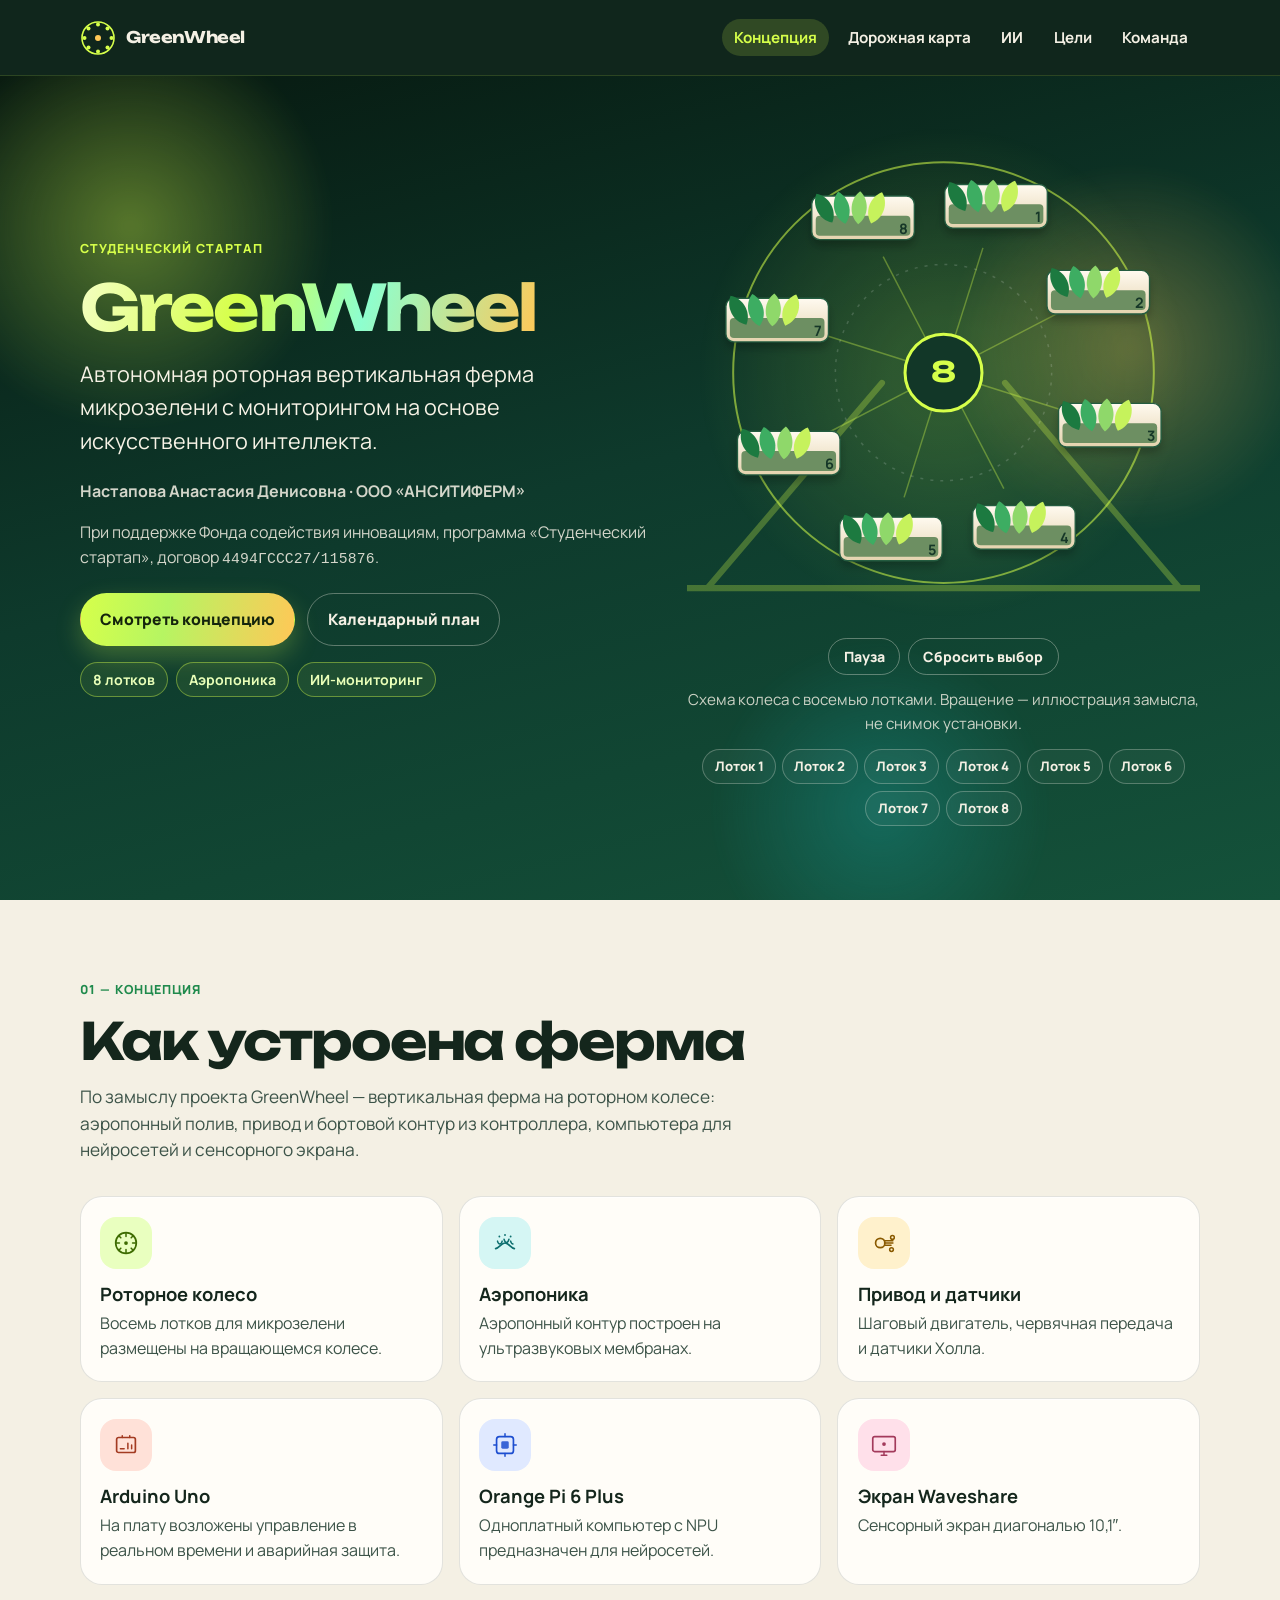
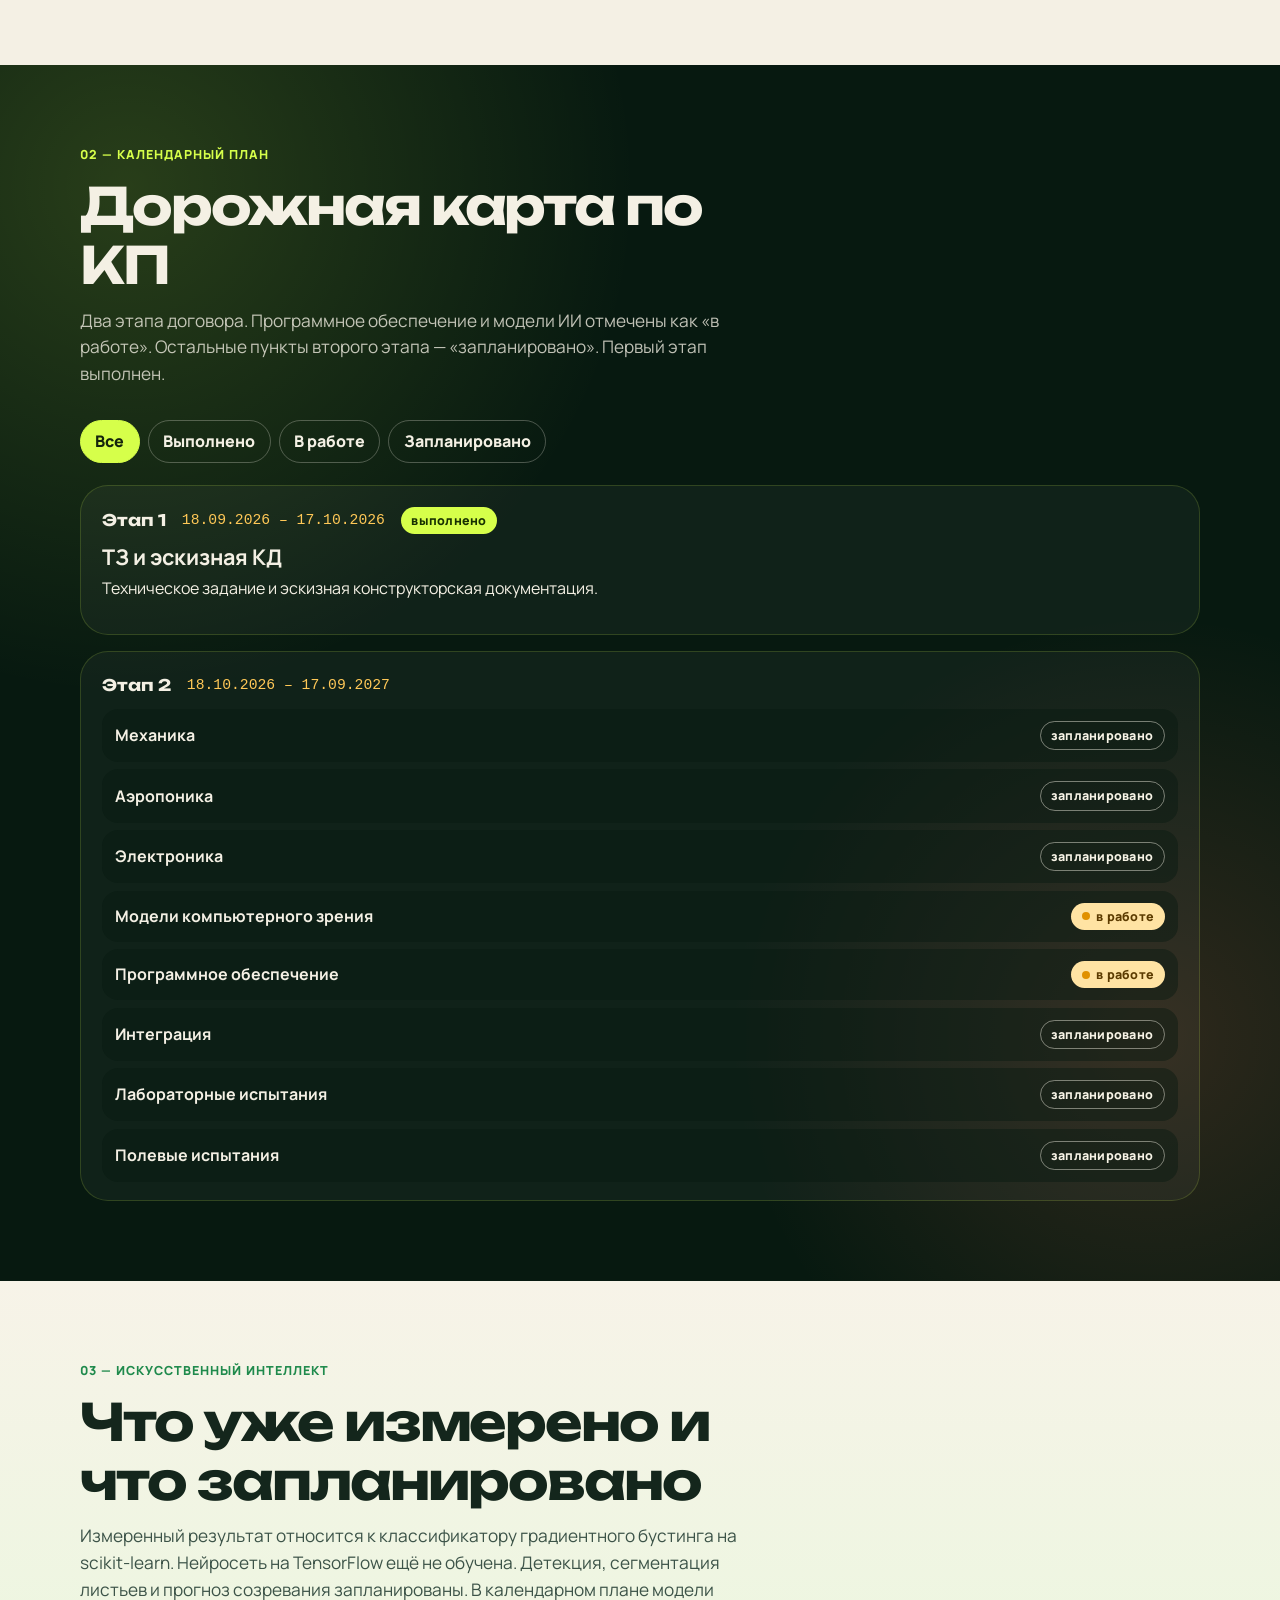
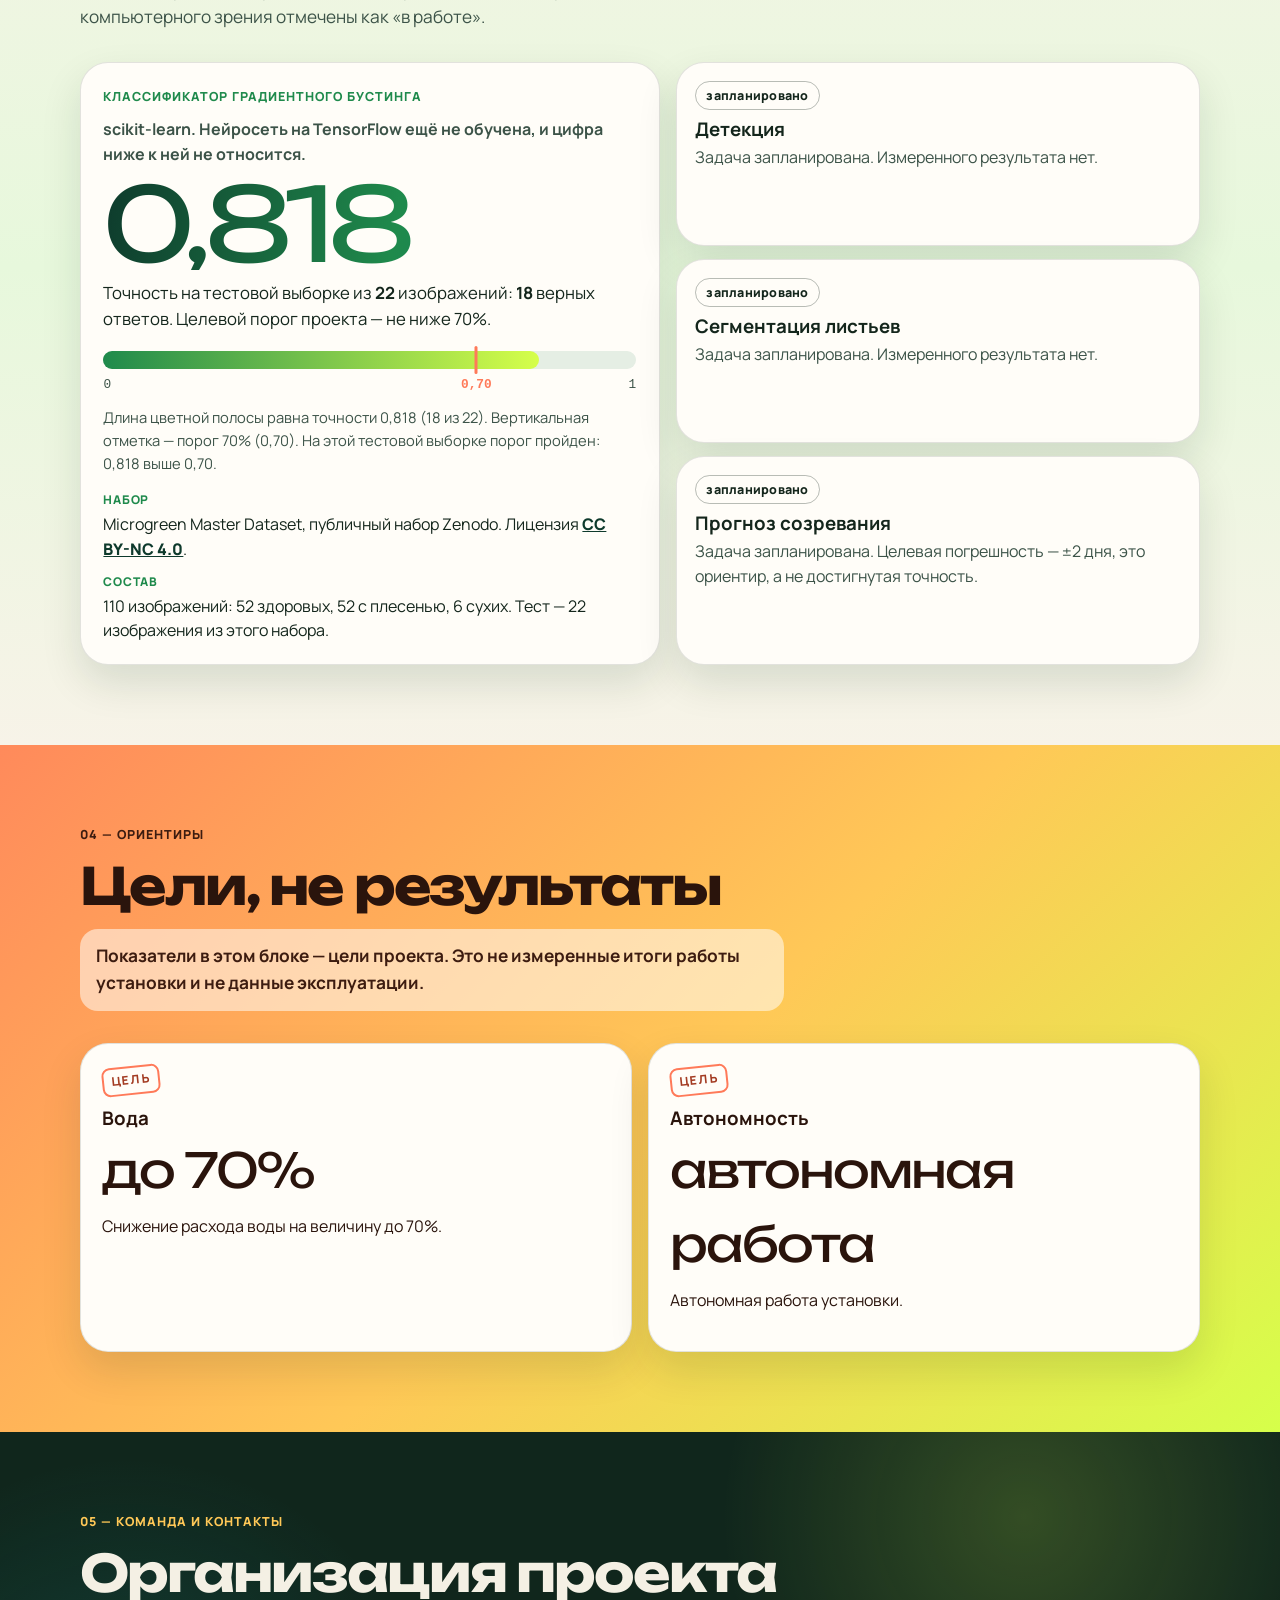
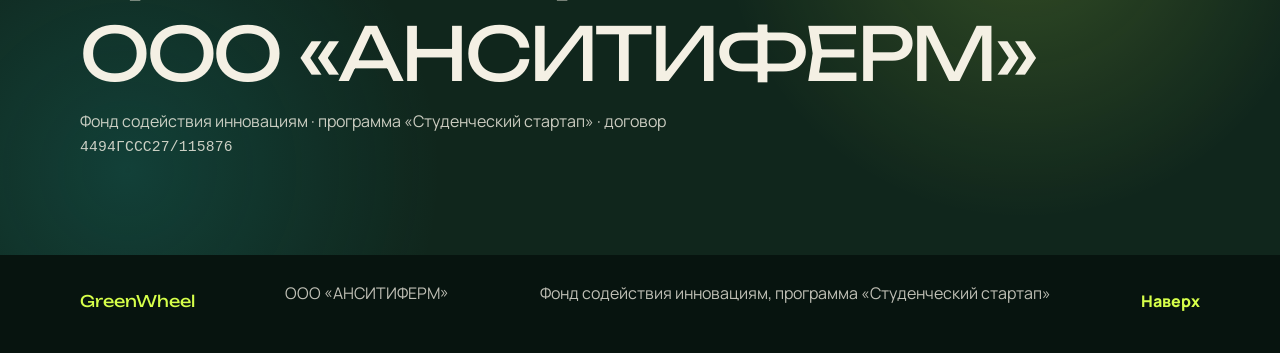
==== commit de801fc2: "Correct the classification result on the site. The 0,818 figure is 18 of 22 test images from the 110" ====
--- a/index.html
+++ b/index.html
@@ -284,14 +284,15 @@
         <div class="section-head reveal">
           <p class="kicker">03 — Искусственный интеллект</p>
           <h2 id="ai-title">Что уже измерено и что запланировано</h2>
-          <p class="section-lead">В календарном плане модели компьютерного зрения отмечены как «в работе». Ниже — единственный зафиксированный результат и три задачи, которые ещё только запланированы.</p>
+          <p class="section-lead">Измеренный результат относится к классификатору градиентного бустинга на scikit-learn. Нейросеть на TensorFlow ещё не обучена. Детекция, сегментация листьев и прогноз созревания запланированы. В календарном плане модели компьютерного зрения отмечены как «в работе».</p>
         </div>
         <div class="ai-grid">
           <article class="ai-result reveal">
-            <p class="kicker">Модель классификации</p>
+            <p class="kicker">Классификатор градиентного бустинга</p>
+            <p class="model-line">scikit-learn. Нейросеть на TensorFlow ещё не обучена, и цифра ниже к ней не относится.</p>
             <p class="accuracy" id="accuracy-value">0,818</p>
-            <p class="accuracy-note">Точность на тестовой выборке из <strong>110</strong> изображений. Целевой порог проекта — не ниже 70%.</p>
-            <div class="bar" role="img" aria-label="Точность 0,818 при целевом пороге не ниже 70 процентов. Шкала от 0 до 1.">
+            <p class="accuracy-note">Точность на тестовой выборке из <strong>22</strong> изображений: <strong>18</strong> верных ответов. Целевой порог проекта — не ниже 70%.</p>
+            <div class="bar" role="img" aria-label="Точность 0,818: 18 верных ответов из 22 изображений тестовой выборки. Целевой порог не ниже 70 процентов. Шкала от 0 до 1.">
               <div class="bar-track">
                 <div class="bar-fill" id="bar-fill" style="--target-width: 81.8%"></div>
                 <div class="bar-mark" style="left: 70%" title="Порог 70%"></div>
@@ -302,7 +303,17 @@
                 <span>1</span>
               </div>
             </div>
-            <p class="fine">Длина цветной полосы равна точности 0,818. Вертикальная отметка — порог 70% (0,70). На этой выборке порог пройден: 0,818 выше 0,70.</p>
+            <p class="fine">Длина цветной полосы равна точности 0,818 (18 из 22). Вертикальная отметка — порог 70% (0,70). На этой тестовой выборке порог пройден: 0,818 выше 0,70.</p>
+            <dl class="dataset-facts">
+              <div>
+                <dt>Набор</dt>
+                <dd>Microgreen Master Dataset, публичный набор Zenodo. Лицензия <a href="https://creativecommons.org/licenses/by-nc/4.0/deed.ru">CC BY-NC 4.0</a>.</dd>
+              </div>
+              <div>
+                <dt>Состав</dt>
+                <dd>110 изображений: 52 здоровых, 52 с плесенью, 6 сухих. Тест — 22 изображения из этого набора.</dd>
+              </div>
+            </dl>
           </article>
           <div class="ai-planned">
             <article class="plan-card reveal" style="--d: 60ms">
--- a/css/style.css
+++ b/css/style.css
@@ -843,8 +843,45 @@
   }
 }
 
+.model-line {
+  margin: -0.15rem 0 0.7rem;
+  font-weight: 700;
+  color: var(--ink-soft);
+}
+
 .accuracy-note {
   font-size: 1.05rem;
+}
+
+.dataset-facts {
+  margin: 1rem 0 0;
+  display: grid;
+  gap: 0.7rem;
+}
+
+.dataset-facts div {
+  margin: 0;
+}
+
+.dataset-facts dt {
+  font-size: 0.75rem;
+  font-weight: 800;
+  letter-spacing: 0.06em;
+  text-transform: uppercase;
+  color: var(--leaf);
+}
+
+.dataset-facts dd {
+  margin: 0.15rem 0 0;
+}
+
+.dataset-facts a {
+  color: #0e3a2c;
+  font-weight: 800;
+}
+
+.dataset-facts a:hover {
+  color: #1f8a4c;
 }
 
 .bar {
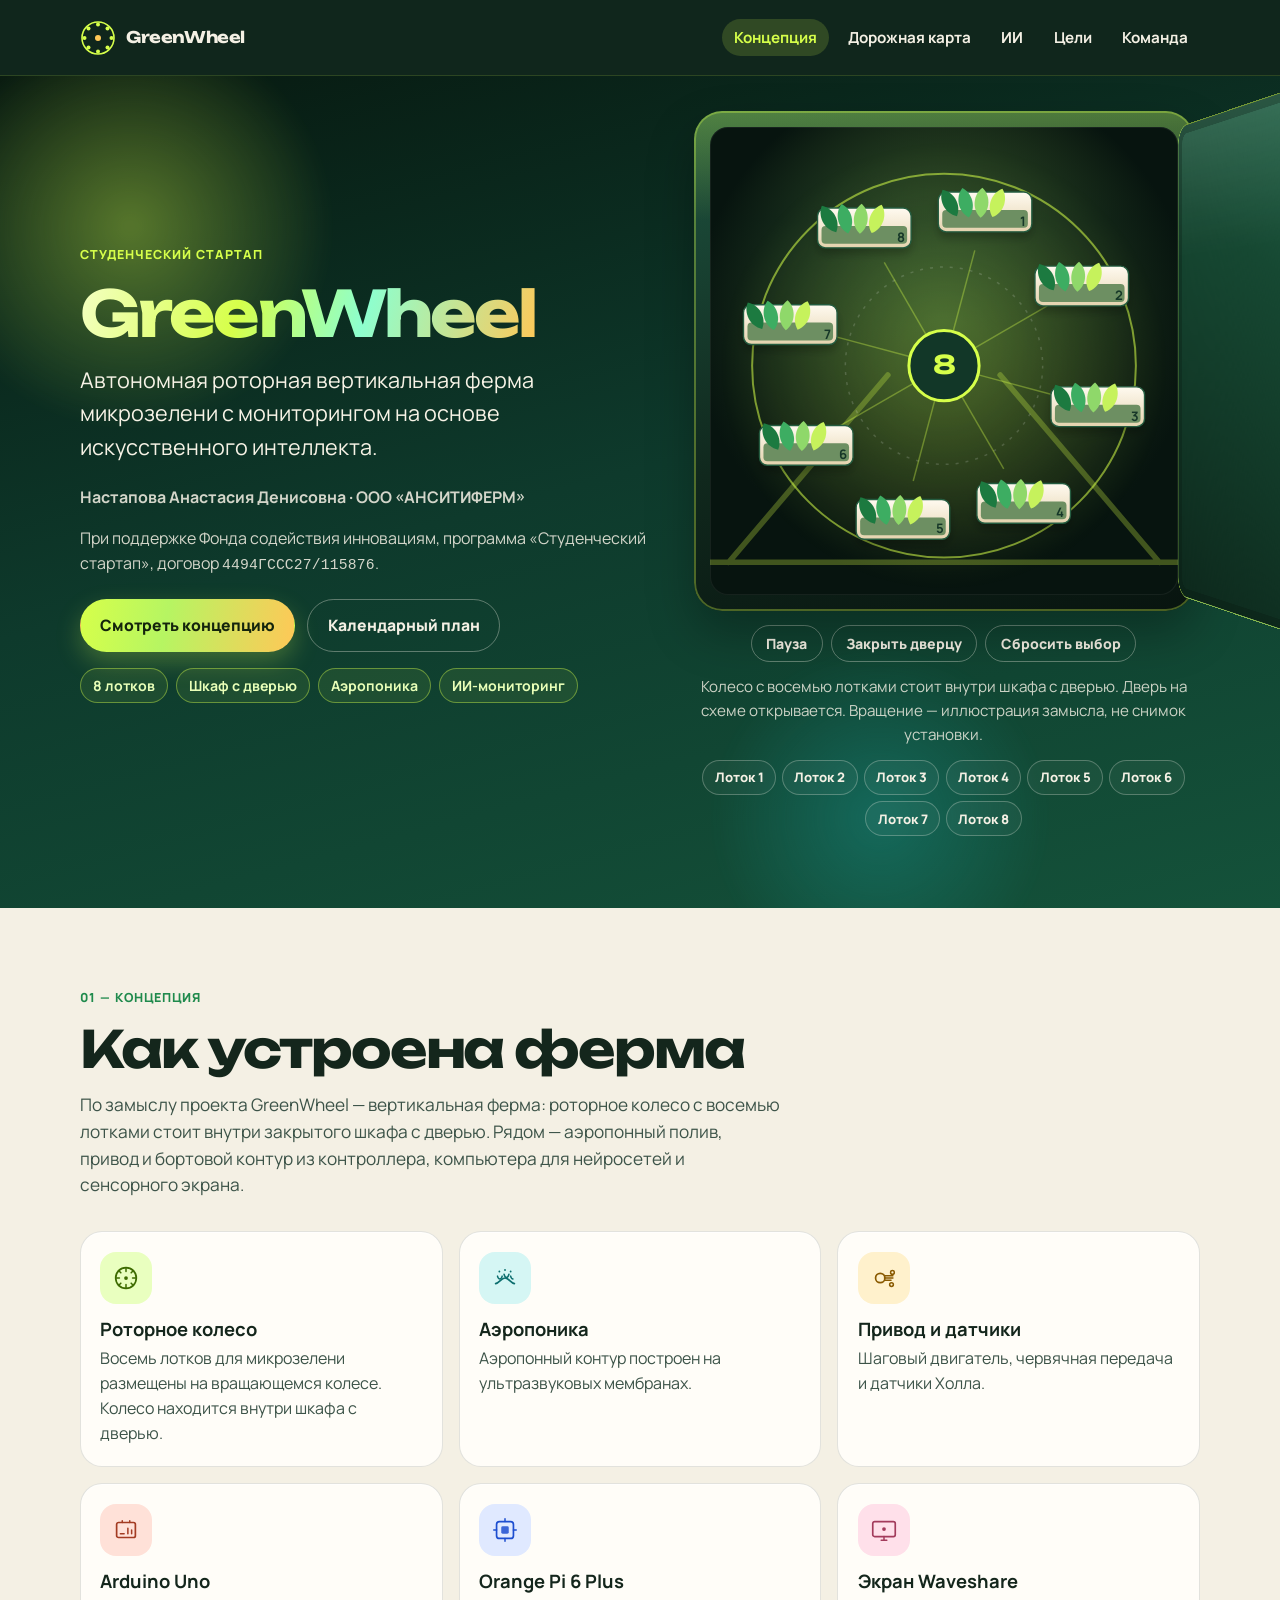
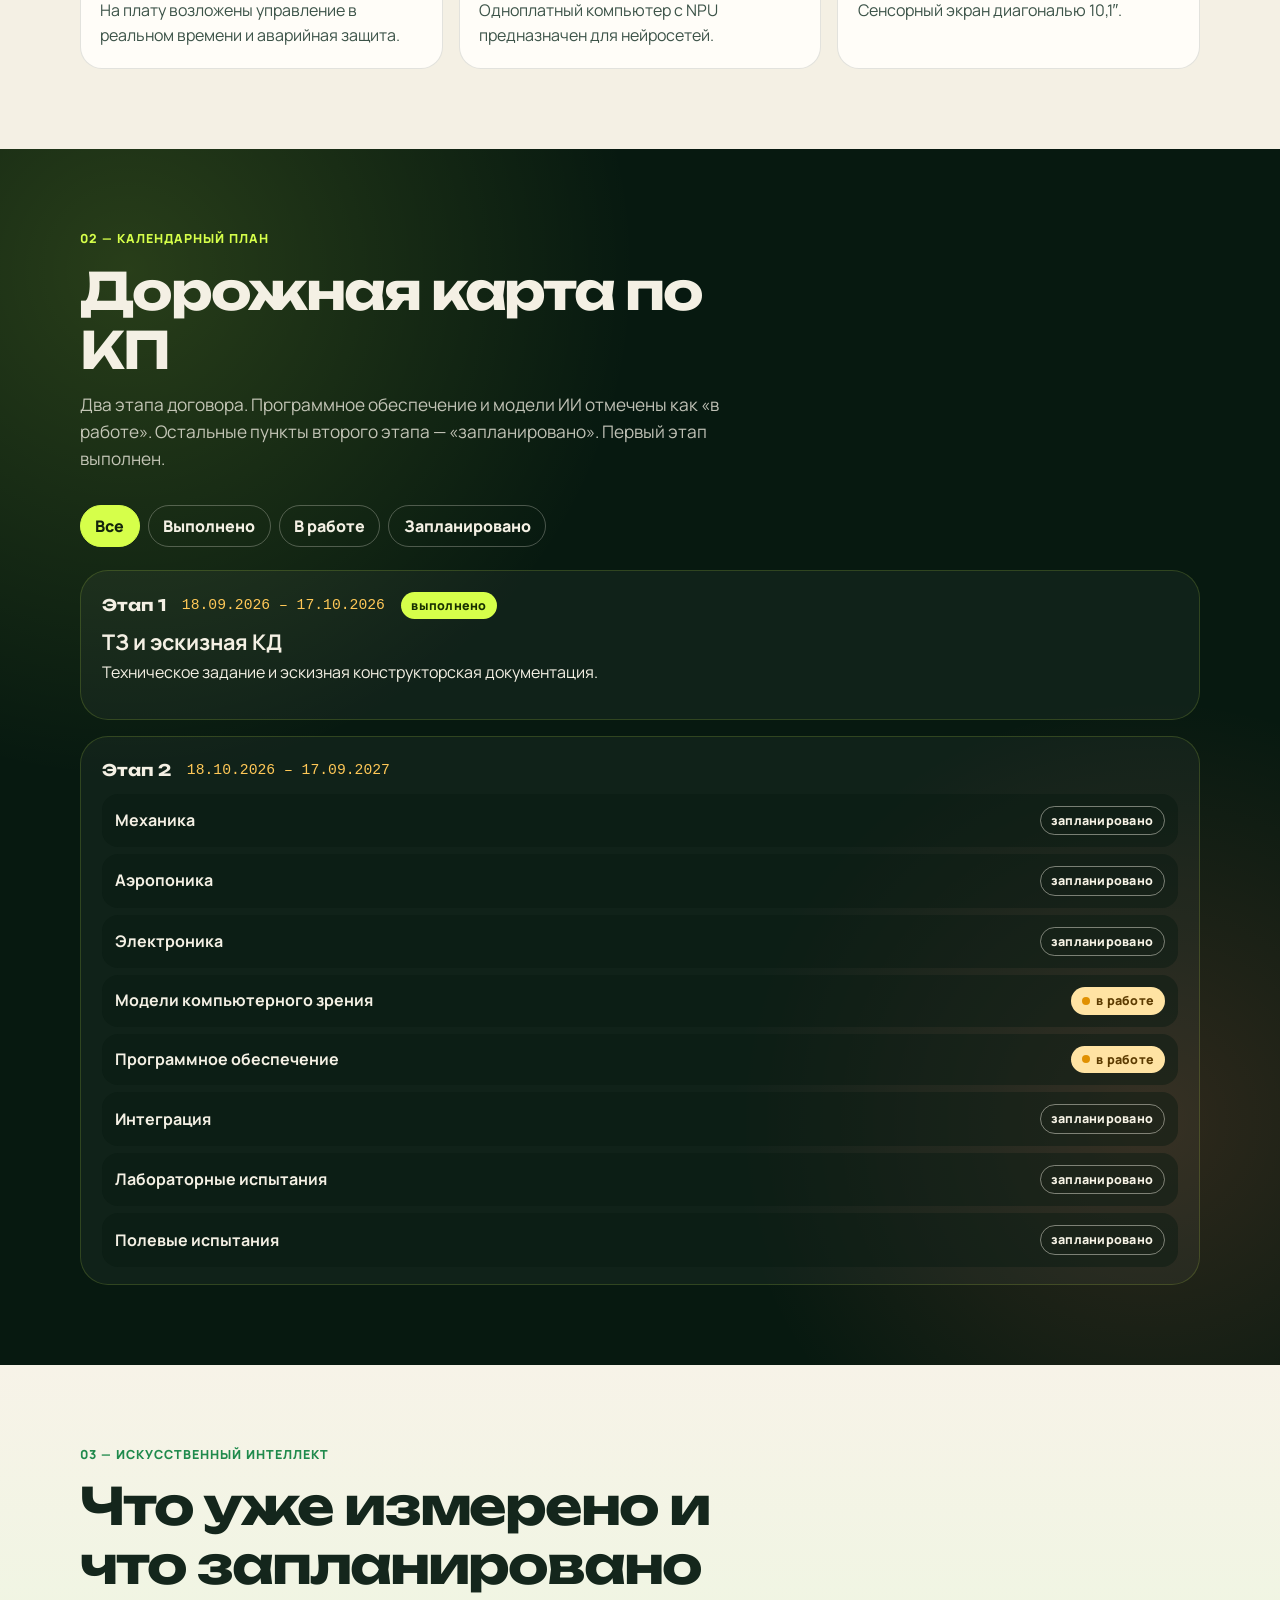
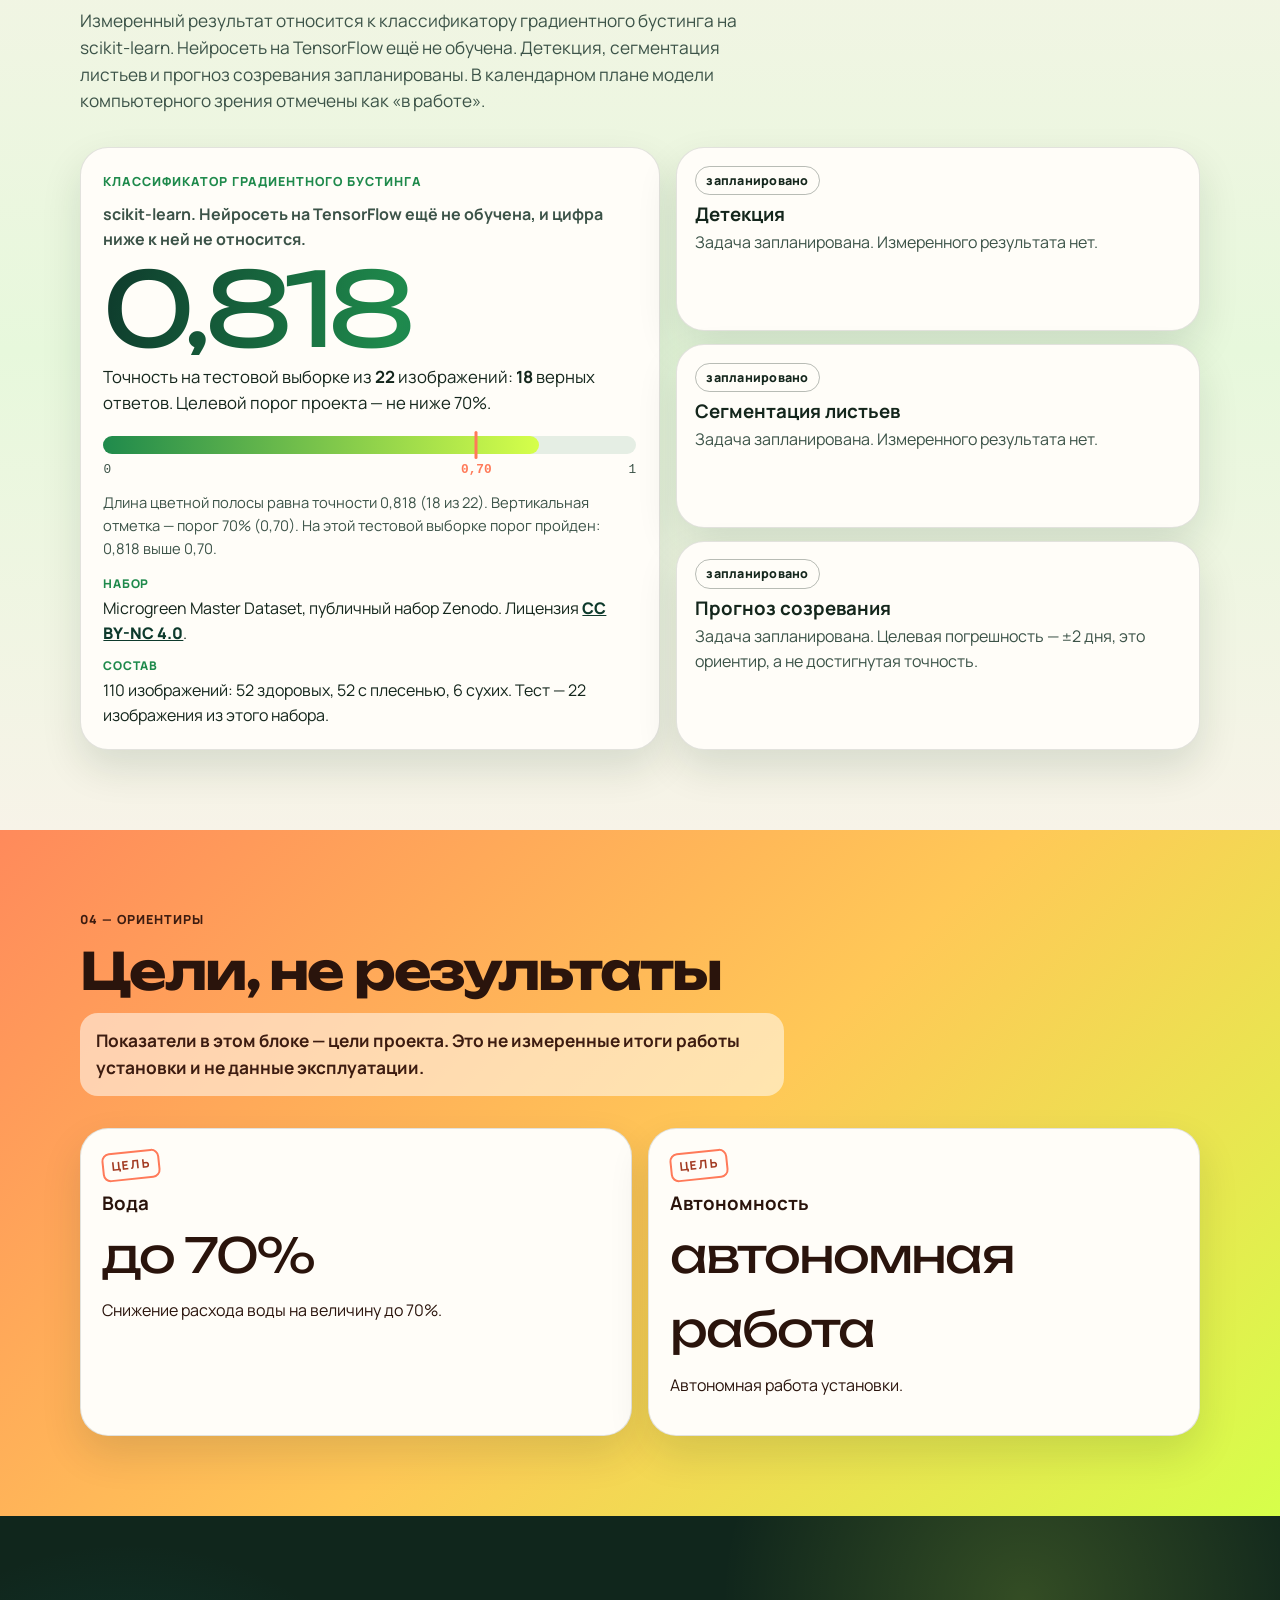
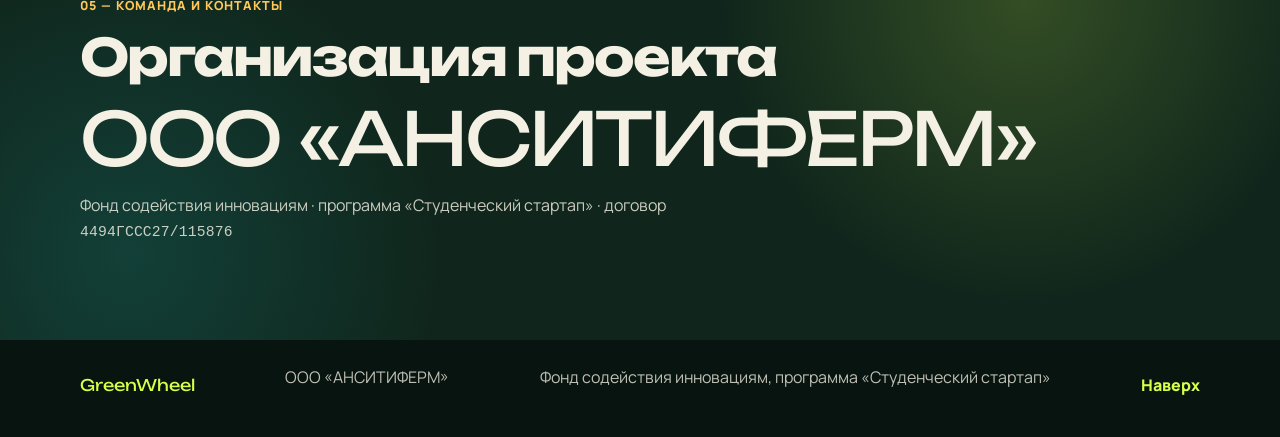
==== commit 0b348f78: "Show the wheel inside a cabinet with a door. The hero door opens on load and on hover, and the conce" ====
--- a/index.html
+++ b/index.html
@@ -7,7 +7,7 @@
   <meta name="description" content="GreenWheel — автономная роторная вертикальная ферма микрозелени с ИИ-мониторингом. Студенческий стартап ООО «АНСИТИФЕРМ» при поддержке Фонда содействия инновациям.">
   <meta name="theme-color" content="#0e3a2c">
   <meta property="og:title" content="GreenWheel — автономная роторная ферма микрозелени">
-  <meta property="og:description" content="Роторное колесо на 8 лотков, аэропоника и мониторинг на основе искусственного интеллекта. ООО «АНСИТИФЕРМ», программа «Студенческий стартап».">
+  <meta property="og:description" content="Роторное колесо на 8 лотков внутри шкафа с дверью, аэропоника и мониторинг на основе искусственного интеллекта. ООО «АНСИТИФЕРМ», программа «Студенческий стартап».">
   <meta property="og:type" content="website">
   <meta property="og:locale" content="ru_RU">
   <link rel="icon" href="favicon.svg" type="image/svg+xml">
@@ -74,14 +74,18 @@
           </div>
           <ul class="pills reveal" style="--d: 340ms">
             <li>8 лотков</li>
+            <li>Шкаф с дверью</li>
             <li>Аэропоника</li>
             <li>ИИ-мониторинг</li>
           </ul>
         </div>
 
         <div class="hero-visual reveal" style="--d: 160ms">
+          <div class="cabinet" id="cabinet">
+            <div class="cabinet-shell">
+              <div class="cabinet-interior">
           <div class="wheel-wrap" id="wheel-wrap">
-            <svg class="wheel-svg" viewBox="0 0 200 200" role="img" aria-label="Роторное колесо с восемью лотками">
+            <svg class="wheel-svg" viewBox="0 0 200 200" role="img" aria-label="Роторное колесо с восемью лотками внутри шкафа с дверью">
               <circle cx="100" cy="100" r="78" fill="none" stroke="rgba(214,255,74,0.35)" stroke-width="2"/>
               <circle cx="100" cy="100" r="46" fill="none" stroke="rgba(255,255,255,0.18)" stroke-dasharray="3 6"/>
               <g class="spin">
@@ -138,11 +142,23 @@
             <canvas id="wheel" width="640" height="640" aria-hidden="true"></canvas>
             <div class="wheel-tip" id="wheel-tip" hidden></div>
           </div>
+              </div>
+              <button class="cabinet-door" id="cabinet-door" type="button" aria-expanded="false" aria-controls="wheel-wrap">
+                <span class="cabinet-door-copy" aria-hidden="true">
+                  <span class="cabinet-kicker">Шкаф</span>
+                  <span class="cabinet-brand">GreenWheel</span>
+                </span>
+                <span class="cabinet-handle" aria-hidden="true"></span>
+                <span class="sr-only">Открыть дверцу шкафа</span>
+              </button>
+            </div>
+          </div>
           <div class="wheel-controls">
             <button class="btn btn-ghost btn-small" type="button" id="wheel-toggle" aria-pressed="false">Пауза</button>
+            <button class="btn btn-ghost btn-small" type="button" id="cabinet-toggle" aria-pressed="false">Открыть дверцу</button>
             <button class="btn btn-ghost btn-small" type="button" id="wheel-reset">Сбросить выбор</button>
           </div>
-          <p class="wheel-caption" id="wheel-status" aria-live="polite">Схема колеса с восемью лотками. Вращение — иллюстрация замысла, не снимок установки.</p>
+          <p class="wheel-caption" id="wheel-status" aria-live="polite">Колесо с восемью лотками стоит внутри шкафа с дверью. Дверь на схеме открывается. Вращение — иллюстрация замысла, не снимок установки.</p>
           <div class="tray-picker" role="group" aria-label="Лотки колеса">
             <button type="button" data-tray="0">Лоток 1</button>
             <button type="button" data-tray="1">Лоток 2</button>
@@ -162,7 +178,7 @@
         <div class="section-head reveal">
           <p class="kicker">01 — Концепция</p>
           <h2 id="concept-title">Как устроена ферма</h2>
-          <p class="section-lead">По замыслу проекта GreenWheel — вертикальная ферма на роторном колесе: аэропонный полив, привод и бортовой контур из контроллера, компьютера для нейросетей и сенсорного экрана.</p>
+          <p class="section-lead">По замыслу проекта GreenWheel — вертикальная ферма: роторное колесо с восемью лотками стоит внутри закрытого шкафа с дверью. Рядом — аэропонный полив, привод и бортовой контур из контроллера, компьютера для нейросетей и сенсорного экрана.</p>
         </div>
         <ul class="cards">
           <li class="card reveal" style="--d: 40ms">
@@ -170,7 +186,7 @@
               <svg viewBox="0 0 32 32"><circle cx="16" cy="16" r="11" fill="none" stroke="currentColor" stroke-width="1.8"/><circle cx="16" cy="16" r="2" fill="currentColor"/><path d="M16 5v4M16 23v4M5 16h4M23 16h4M8 8l2.5 2.5M21.5 21.5 24 24M24 8l-2.5 2.5M8 24l2.5-2.5" stroke="currentColor" stroke-width="1.6" stroke-linecap="round"/></svg>
             </span>
             <h3>Роторное колесо</h3>
-            <p>Восемь лотков для микрозелени размещены на вращающемся колесе.</p>
+            <p>Восемь лотков для микрозелени размещены на вращающемся колесе. Колесо находится внутри шкафа с дверью.</p>
           </li>
           <li class="card reveal" style="--d: 90ms">
             <span class="icon icon-teal" aria-hidden="true">
--- a/css/style.css
+++ b/css/style.css
@@ -429,10 +429,116 @@
   gap: 0.85rem;
 }
 
+.cabinet {
+  width: min(100%, 500px);
+}
+
+.cabinet-shell {
+  position: relative;
+  padding: 16px;
+  border-radius: 28px;
+  perspective: 1400px;
+  background:
+    linear-gradient(180deg, rgba(214, 255, 74, 0.28), transparent 22%),
+    linear-gradient(165deg, #1e5340, #10281d 58%, #08140f);
+  box-shadow:
+    0 22px 48px rgba(0, 0, 0, 0.28),
+    inset 0 0 0 2px rgba(214, 255, 74, 0.32);
+}
+
+.cabinet-interior {
+  position: relative;
+  aspect-ratio: 1;
+  border-radius: 18px;
+  overflow: hidden;
+  background: radial-gradient(circle at 50% 42%, rgba(214, 255, 74, 0.16), #07140f 70%);
+  box-shadow: inset 0 0 0 1px rgba(255, 255, 255, 0.06);
+}
+
+.cabinet-door {
+  position: absolute;
+  inset: 16px;
+  z-index: 3;
+  display: flex;
+  align-items: center;
+  justify-content: center;
+  padding: 0;
+  border: 1px solid rgba(214, 255, 74, 0.5);
+  border-radius: 18px;
+  color: var(--cream);
+  background:
+    linear-gradient(180deg, rgba(255, 255, 255, 0.1), transparent 28%),
+    linear-gradient(155deg, #2a7354 0%, #164832 42%, #0d281c 100%);
+  box-shadow: inset 0 0 0 8px rgba(8, 22, 16, 0.28);
+  transform-origin: right center;
+  cursor: pointer;
+  animation: swing-open 1.15s 0.55s cubic-bezier(.55, .05, .25, 1) forwards;
+}
+
+.cabinet-door-copy,
+.cabinet-handle {
+  pointer-events: none;
+  animation: fade-door-copy 1.15s 0.55s linear forwards;
+}
+
+.js .cabinet-door-copy,
+.js .cabinet-handle {
+  animation: none;
+  transition: opacity 0.25s ease;
+}
+
+.js .cabinet.is-open .cabinet-door-copy,
+.js .cabinet.is-open .cabinet-handle {
+  opacity: 0;
+}
+
+.cabinet-door-copy {
+  display: grid;
+  gap: 0.35rem;
+  justify-items: center;
+}
+
+.cabinet-kicker {
+  font-size: 0.78rem;
+  font-weight: 800;
+  letter-spacing: 0.14em;
+  text-transform: uppercase;
+  color: var(--lime);
+}
+
+.cabinet-brand {
+  font-family: var(--display);
+  font-size: clamp(1.4rem, 3vw, 1.8rem);
+  letter-spacing: -0.04em;
+}
+
+.cabinet-handle {
+  position: absolute;
+  top: 50%;
+  left: 18px;
+  width: 12px;
+  height: 72px;
+  border-radius: 999px;
+  background: linear-gradient(#ffe7a8, #e39b2e);
+  transform: translateY(-50%);
+  box-shadow: 0 6px 14px rgba(0, 0, 0, 0.25);
+  pointer-events: none;
+}
+
+.js .cabinet-door {
+  animation: none;
+  transition: transform 1.05s cubic-bezier(.55, .05, .25, 1);
+}
+
+.js .cabinet.is-open .cabinet-door {
+  transform: rotateY(108deg);
+  pointer-events: none;
+}
+
 .wheel-wrap {
   position: relative;
-  width: min(100%, 540px);
-  aspect-ratio: 1;
+  width: 100%;
+  height: 100%;
 }
 
 .wheel-svg,
@@ -1102,6 +1208,16 @@
   to { transform: rotate(360deg); }
 }
 
+@keyframes swing-open {
+  from { transform: rotateY(0deg); }
+  to { transform: rotateY(108deg); }
+}
+
+@keyframes fade-door-copy {
+  0%, 60% { opacity: 1; }
+  100% { opacity: 0; }
+}
+
 @keyframes floaty {
   0%, 100% { translate: 0 0; }
   50% { translate: 0 18px; }
@@ -1193,4 +1309,9 @@
   .ai-result .bar-fill {
     width: var(--target-width);
   }
-}
+
+  .cabinet-door,
+  .js .cabinet.is-open .cabinet-door {
+    transform: rotateY(108deg);
+  }
+}
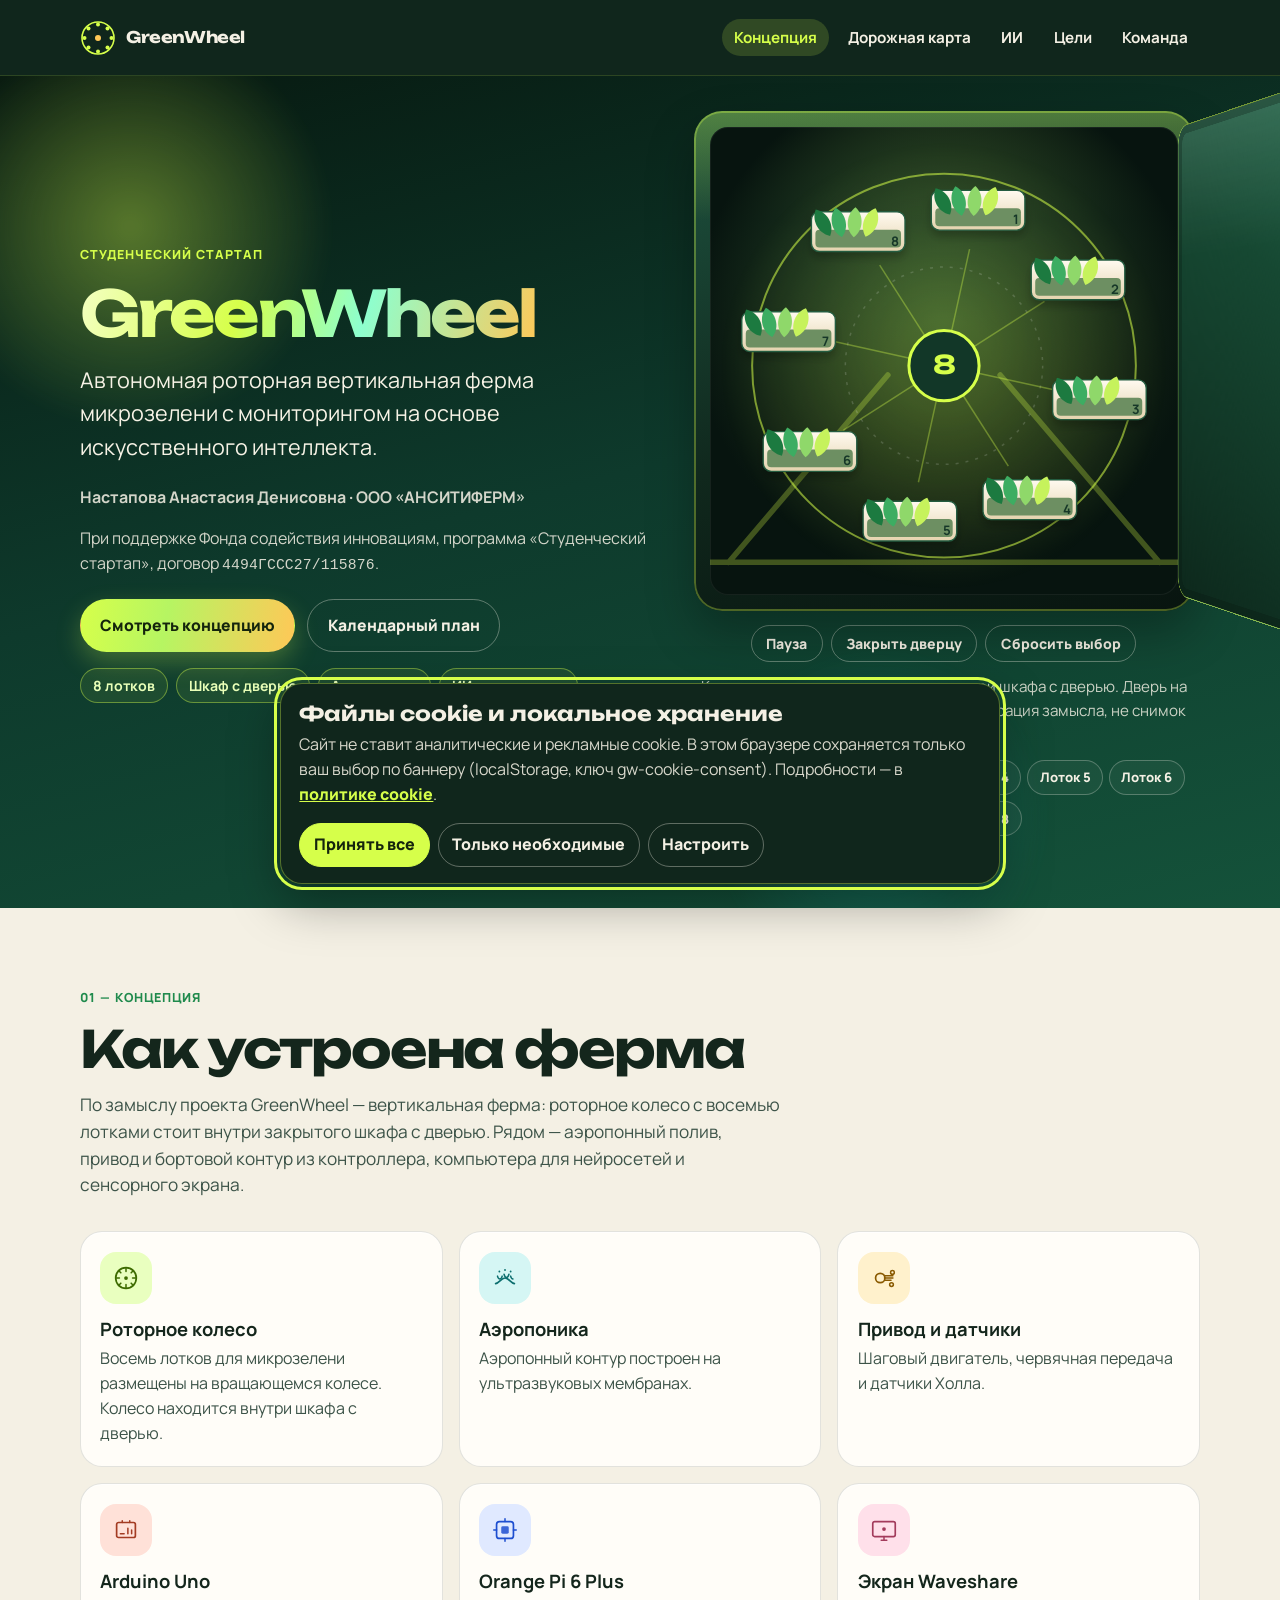
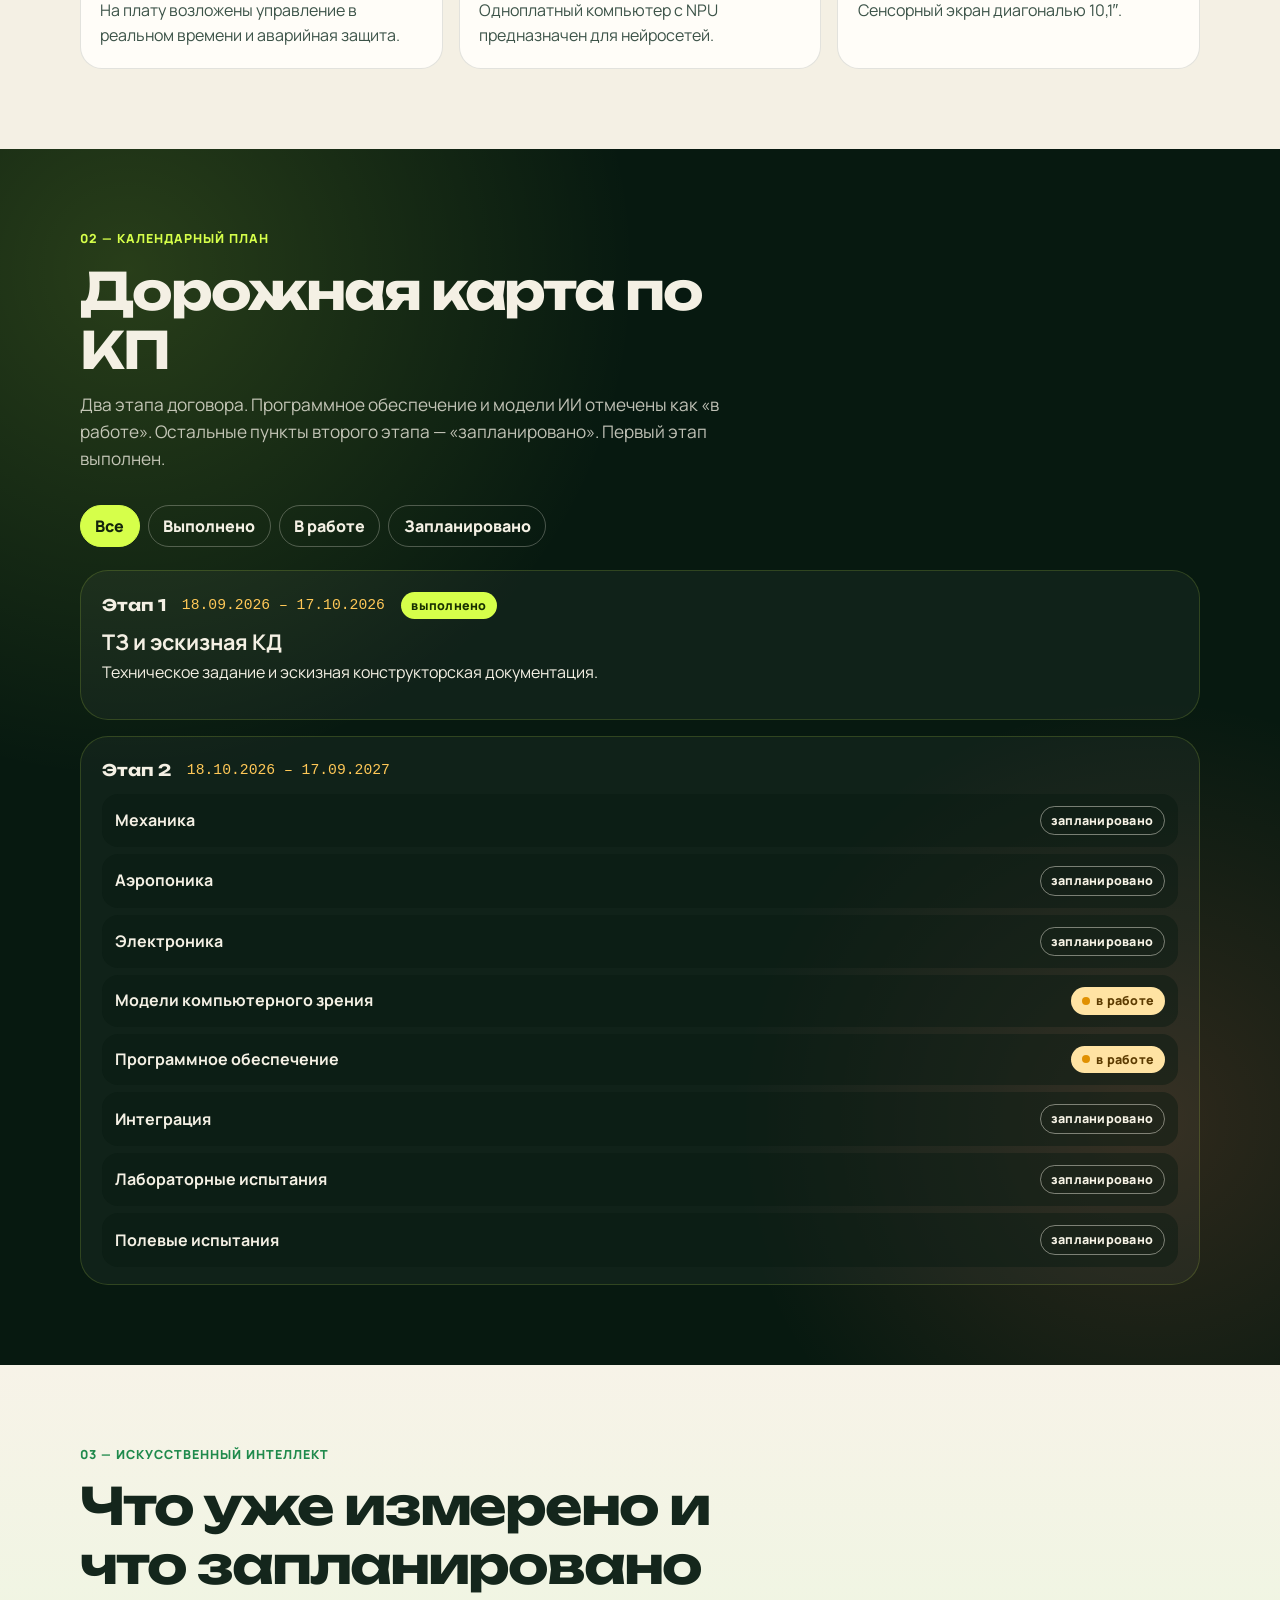
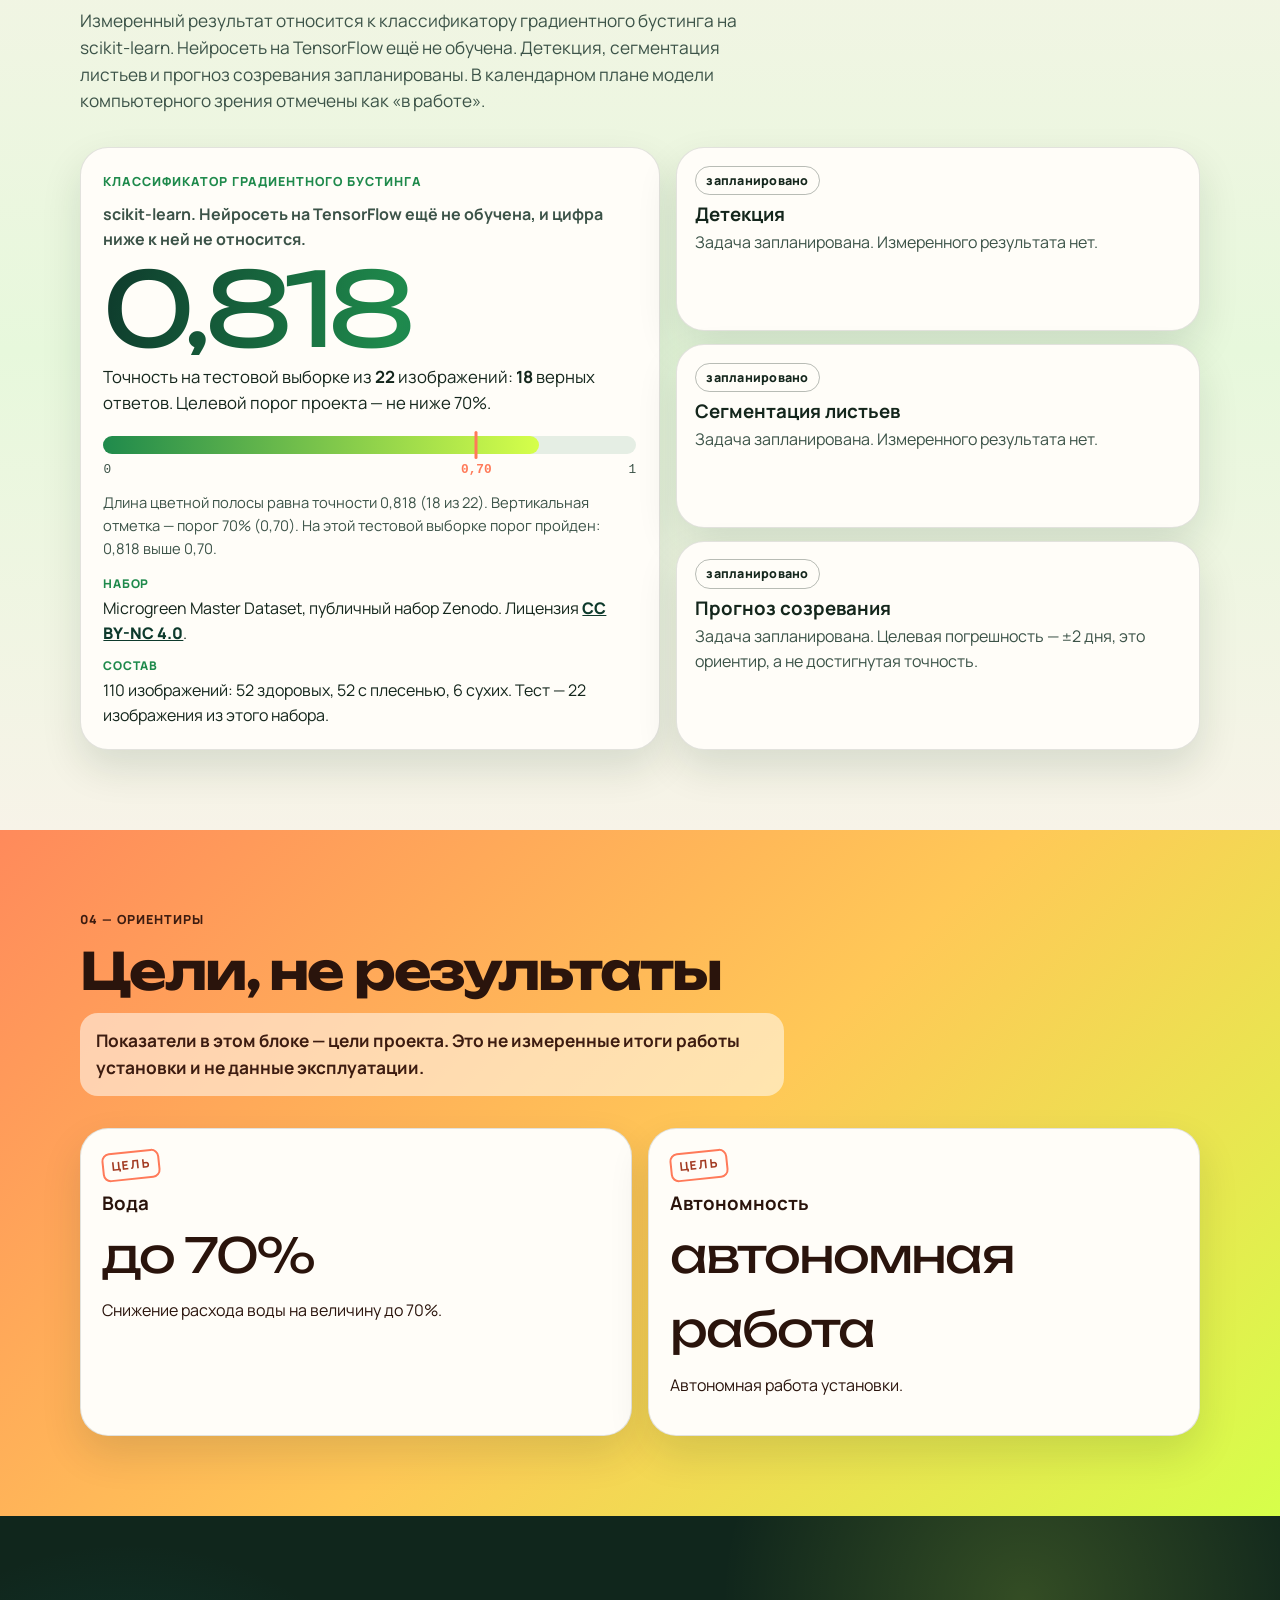
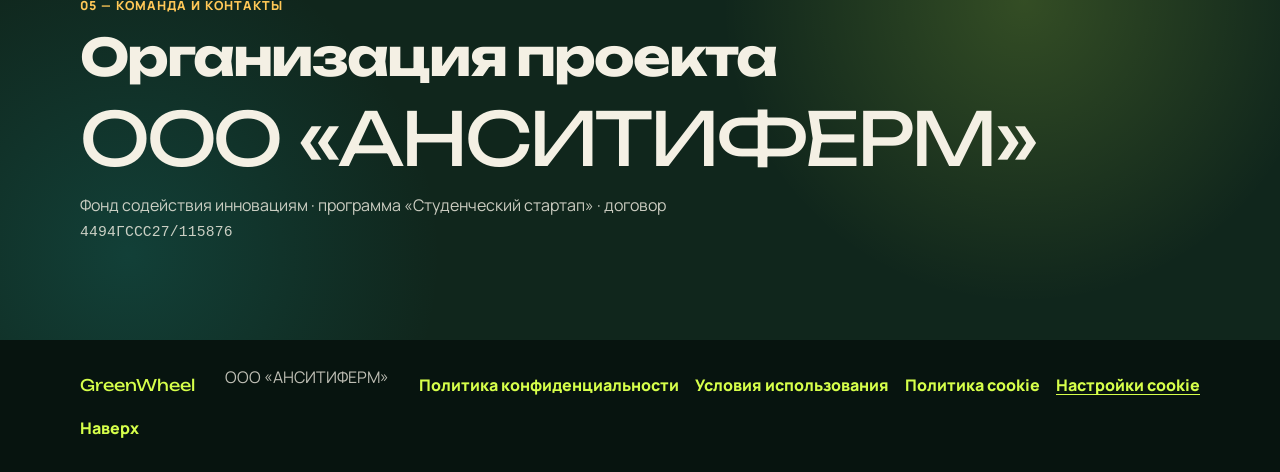
==== commit 1f94a9f1: "Add privacy, terms, and cookie consent for the static site. The pages describe only the data the cod" ====
--- a/index.html
+++ b/index.html
@@ -11,9 +11,6 @@
   <meta property="og:type" content="website">
   <meta property="og:locale" content="ru_RU">
   <link rel="icon" href="favicon.svg" type="image/svg+xml">
-  <link rel="preconnect" href="https://fonts.googleapis.com">
-  <link rel="preconnect" href="https://fonts.gstatic.com" crossorigin>
-  <link href="https://fonts.googleapis.com/css2?family=Manrope:wght@400;500;600;700;800&family=Unbounded:wght@500;700&display=swap" rel="stylesheet">
   <link rel="stylesheet" href="css/style.css">
   <script>document.documentElement.classList.add("js");</script>
 </head>
@@ -392,11 +389,17 @@
     <div class="container footer-grid">
       <p class="footer-brand">GreenWheel</p>
       <p>ООО «АНСИТИФЕРМ»</p>
-      <p>Фонд содействия инновациям, программа «Студенческий стартап»</p>
+      <nav class="footer-legal" aria-label="Правовые документы">
+        <a href="privacy.html">Политика конфиденциальности</a>
+        <a href="terms.html">Условия использования</a>
+        <a href="cookies.html">Политика cookie</a>
+        <button type="button" class="cookie-settings">Настройки cookie</button>
+      </nav>
       <a href="#top">Наверх</a>
     </div>
   </footer>
 
+  <script src="js/consent.js"></script>
   <script src="js/main.js"></script>
 </body>
 </html>
--- a/css/style.css
+++ b/css/style.css
@@ -1,3 +1,19 @@
+@font-face {
+  font-family: "Manrope";
+  font-style: normal;
+  font-weight: 200 800;
+  font-display: swap;
+  src: url("../fonts/manrope.woff2") format("woff2");
+}
+
+@font-face {
+  font-family: "Unbounded";
+  font-style: normal;
+  font-weight: 200 900;
+  font-display: swap;
+  src: url("../fonts/unbounded.woff2") format("woff2");
+}
+
 :root {
   --ink: #14261c;
   --ink-soft: #3c5348;
@@ -1315,3 +1331,211 @@
     transform: rotateY(108deg);
   }
 }
+
+.footer-legal {
+  display: flex;
+  flex-wrap: wrap;
+  gap: 0.45rem 1rem;
+  align-items: center;
+}
+
+.cookie-settings {
+  background: none;
+  border: 0;
+  padding: 0;
+  color: var(--lime);
+  font: inherit;
+  font-weight: 800;
+  cursor: pointer;
+  text-decoration: underline;
+  text-underline-offset: 0.18em;
+}
+
+.cookie-banner {
+  position: fixed;
+  z-index: 40;
+  left: 0;
+  right: 0;
+  bottom: 1rem;
+  width: min(720px, calc(100% - 2rem));
+  margin-inline: auto;
+  max-height: min(78vh, 560px);
+  overflow: auto;
+  padding: 1.1rem 1.15rem 1rem;
+  border-radius: 22px;
+  background: #10261c;
+  color: var(--cream);
+  border: 1px solid rgba(214, 255, 74, 0.35);
+  box-shadow: 0 18px 50px rgba(0, 0, 0, 0.35);
+}
+
+.cookie-banner h2 {
+  font-family: var(--display);
+  font-size: 1.25rem;
+  margin: 0 0 0.45rem;
+}
+
+.cookie-banner p,
+.cookie-banner label {
+  color: rgba(244, 240, 228, 0.88);
+}
+
+.cookie-banner a {
+  color: var(--lime);
+  font-weight: 800;
+}
+
+.cookie-actions,
+.cookie-panel-actions {
+  display: flex;
+  flex-wrap: wrap;
+  gap: 0.5rem;
+  margin-top: 0.85rem;
+}
+
+.cookie-banner button {
+  font: inherit;
+  font-weight: 800;
+  border-radius: 999px;
+  border: 1px solid rgba(244, 240, 228, 0.35);
+  background: transparent;
+  color: var(--cream);
+  padding: 0.55rem 0.85rem;
+  cursor: pointer;
+}
+
+.cookie-banner button:hover {
+  background: rgba(255, 255, 255, 0.08);
+}
+
+.cookie-banner .cookie-primary {
+  background: var(--lime);
+  color: #14240c;
+  border-color: var(--lime);
+}
+
+.cookie-panel {
+  margin-top: 0.9rem;
+  padding-top: 0.8rem;
+  border-top: 1px solid rgba(214, 255, 74, 0.22);
+}
+
+.cookie-panel fieldset {
+  margin: 0;
+  padding: 0;
+  border: 0;
+  display: grid;
+  gap: 0.65rem;
+}
+
+.cookie-panel legend {
+  font-weight: 800;
+  margin-bottom: 0.45rem;
+}
+
+.cookie-panel label {
+  display: flex;
+  gap: 0.55rem;
+  align-items: flex-start;
+}
+
+.cookie-panel input {
+  margin-top: 0.25rem;
+}
+
+.legal-page {
+  background: var(--cream);
+}
+
+.legal-page .menu {
+  flex-wrap: wrap;
+}
+
+.legal-doc {
+  width: min(760px, calc(100% - 2rem));
+  margin: 0 auto;
+  padding: 2.4rem 0 4rem;
+}
+
+.legal-doc h1 {
+  font-family: var(--sans);
+  font-size: clamp(1.45rem, 6vw, 2.6rem);
+  letter-spacing: -0.03em;
+  margin-bottom: 0.4rem;
+}
+
+.legal-doc .edition {
+  color: var(--ink-soft);
+  margin-bottom: 1.2rem;
+}
+
+.legal-doc h2 {
+  font-family: var(--sans);
+  font-size: 1.25rem;
+  margin: 1.6rem 0 0.45rem;
+}
+
+.legal-doc p,
+.legal-doc li {
+  font-size: 1.02rem;
+}
+
+.legal-doc a {
+  color: #0e3a2c;
+  font-weight: 800;
+}
+
+.legal-doc code {
+  overflow-wrap: anywhere;
+}
+
+.legal-doc ul {
+  padding-left: 1.2rem;
+}
+
+.legal-table-wrap {
+  overflow-x: auto;
+  margin: 0.8rem 0 1rem;
+}
+
+.legal-table {
+  width: 100%;
+  border-collapse: collapse;
+  font-size: 0.95rem;
+}
+
+.legal-table th,
+.legal-table td {
+  border: 1px solid rgba(20, 38, 28, 0.16);
+  padding: 0.55rem 0.6rem;
+  text-align: left;
+  vertical-align: top;
+}
+
+.legal-table th {
+  background: #e7f3df;
+}
+
+@media (max-width: 900px) {
+  .legal-page .nav {
+    flex-wrap: wrap;
+    height: auto;
+    padding: 0.7rem 0;
+  }
+
+  .legal-page .site-header {
+    height: auto;
+  }
+
+  .legal-page .menu {
+    position: static;
+    display: flex;
+    flex-direction: row;
+    flex-wrap: wrap;
+    width: 100%;
+    padding: 0;
+    background: transparent;
+    border: 0;
+    box-shadow: none;
+  }
+}
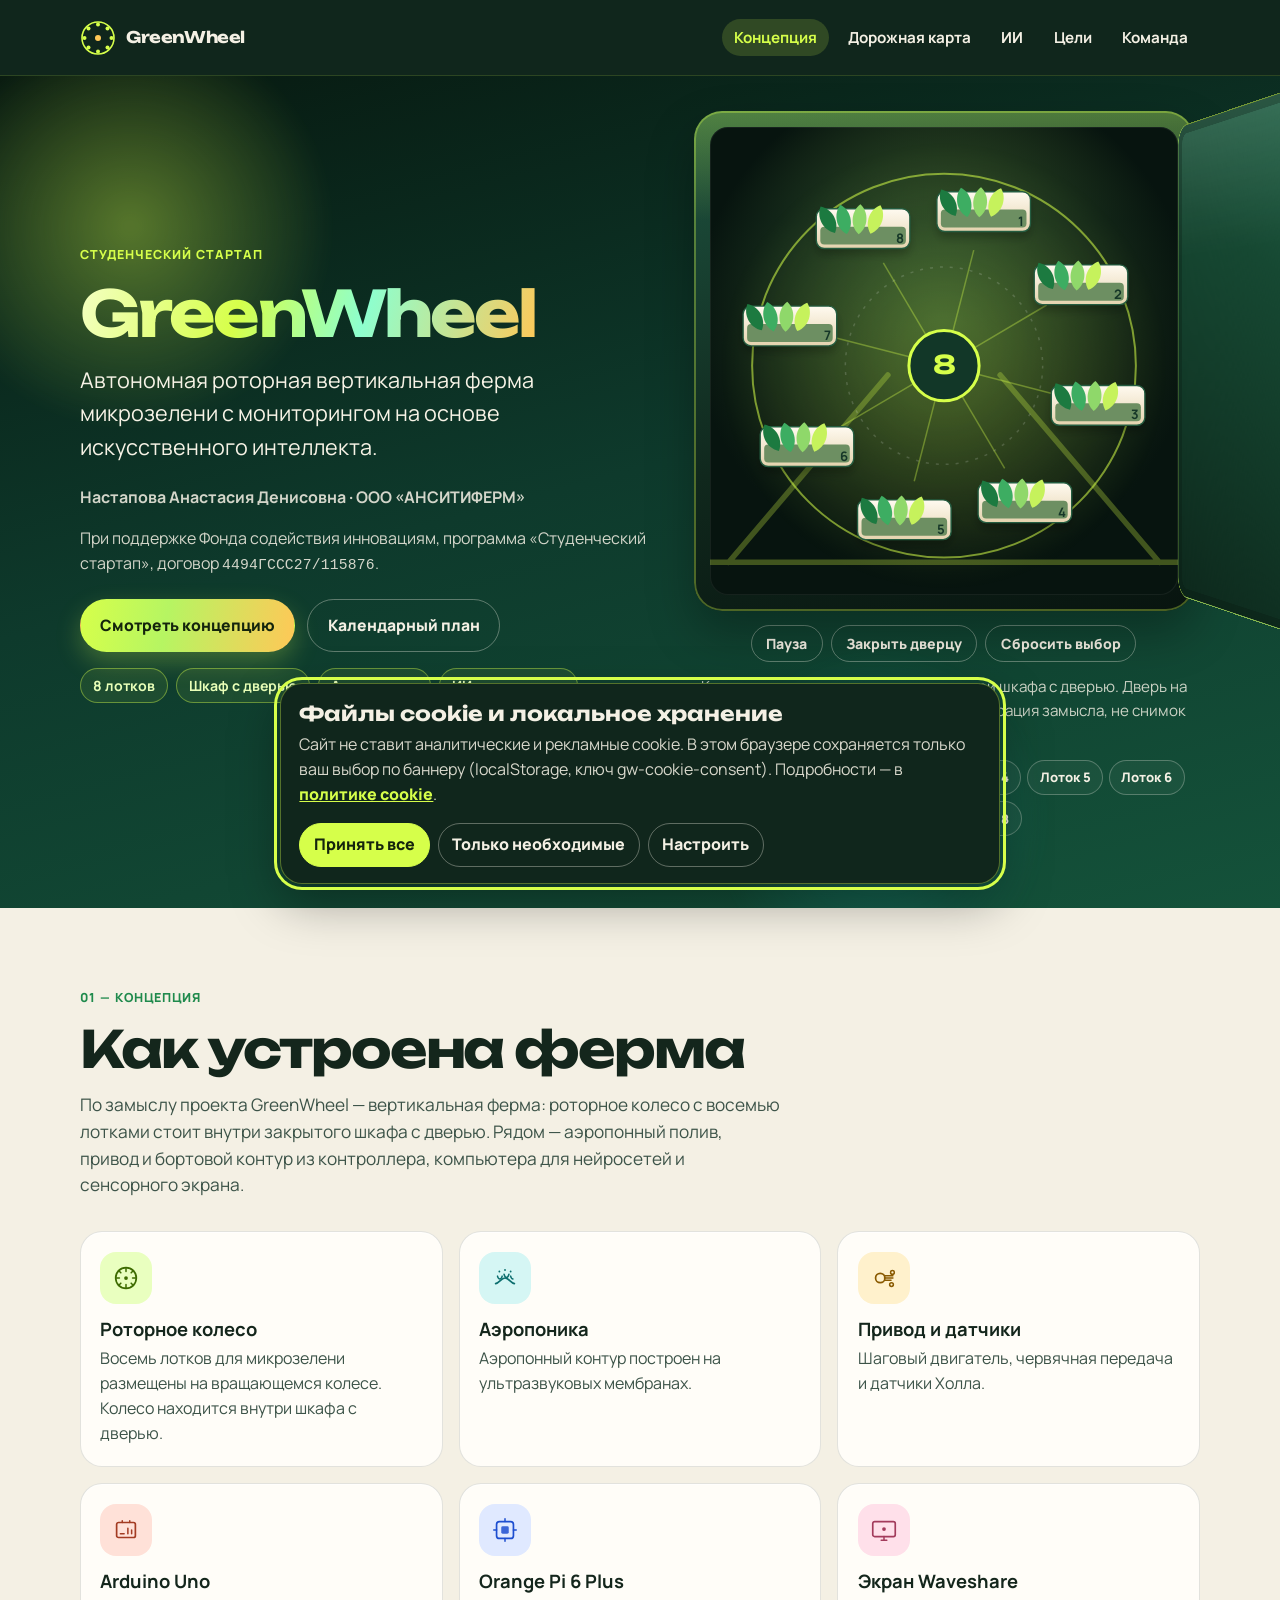
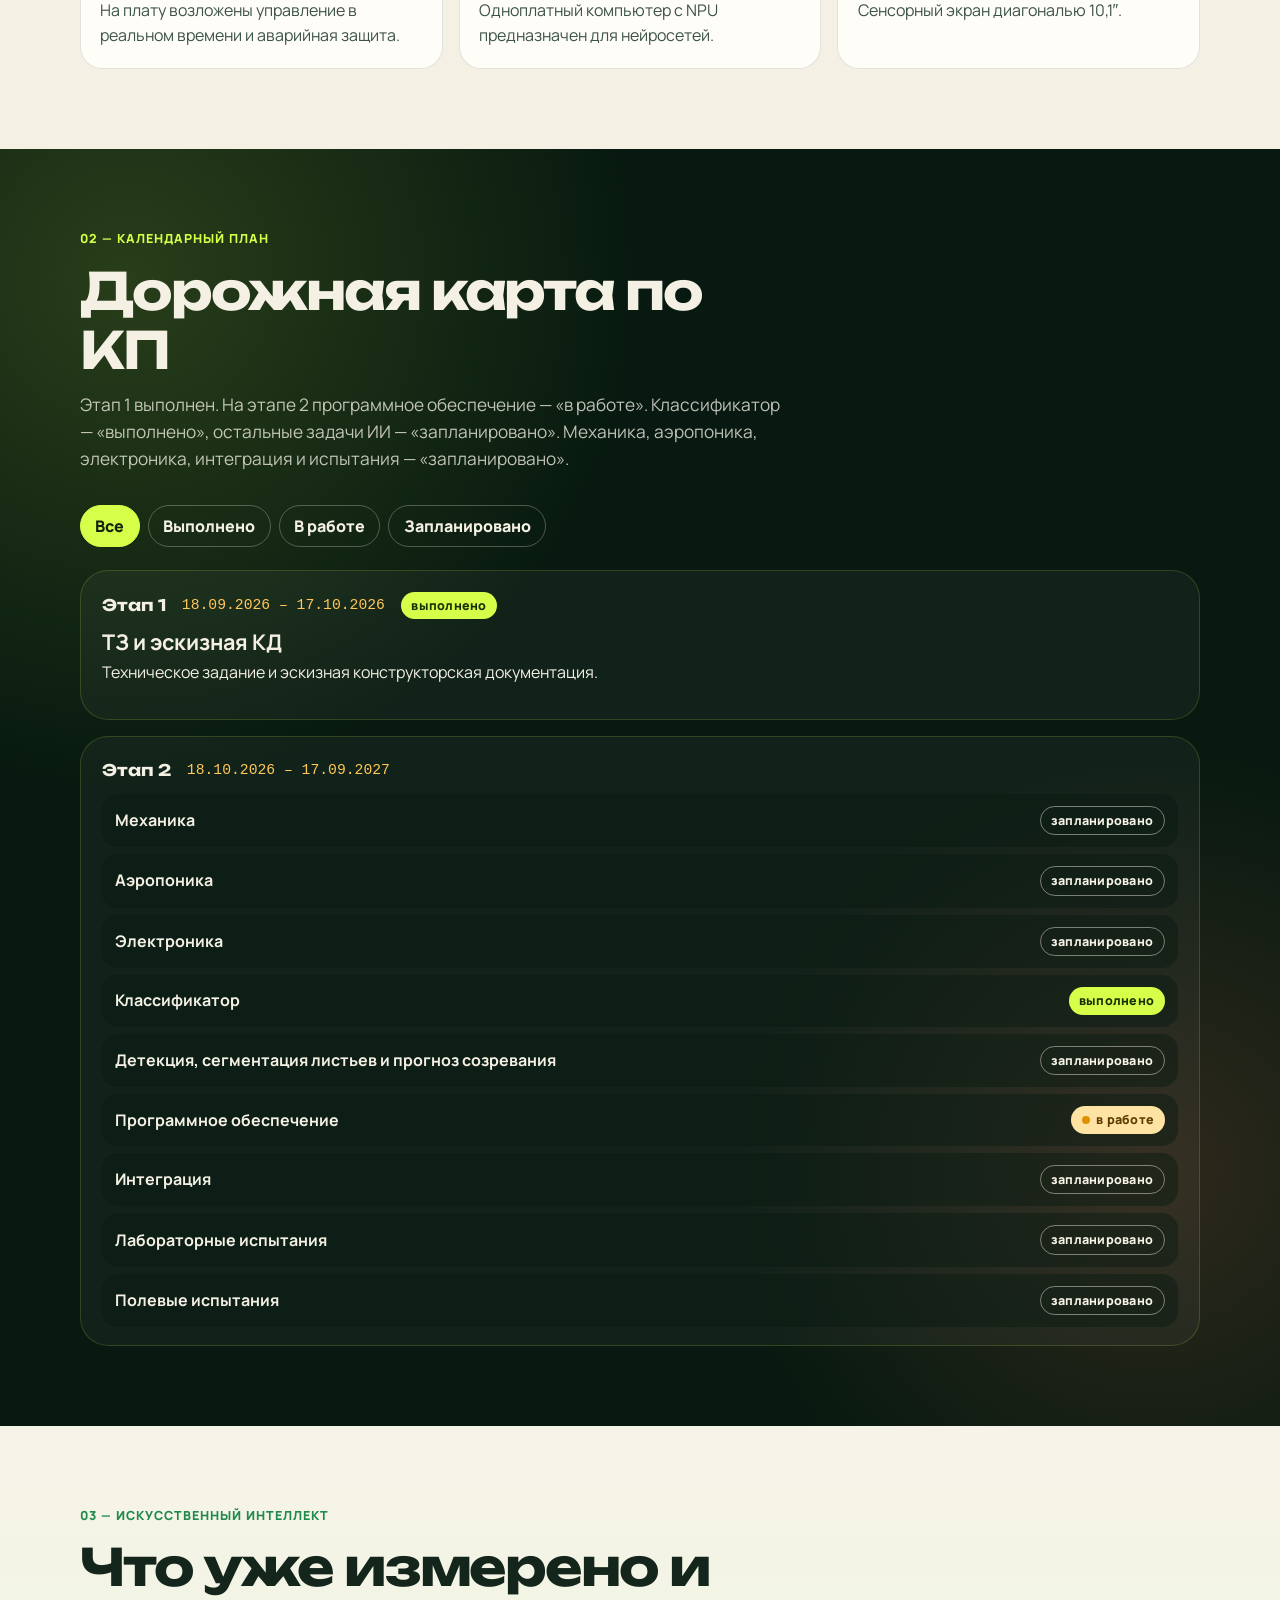
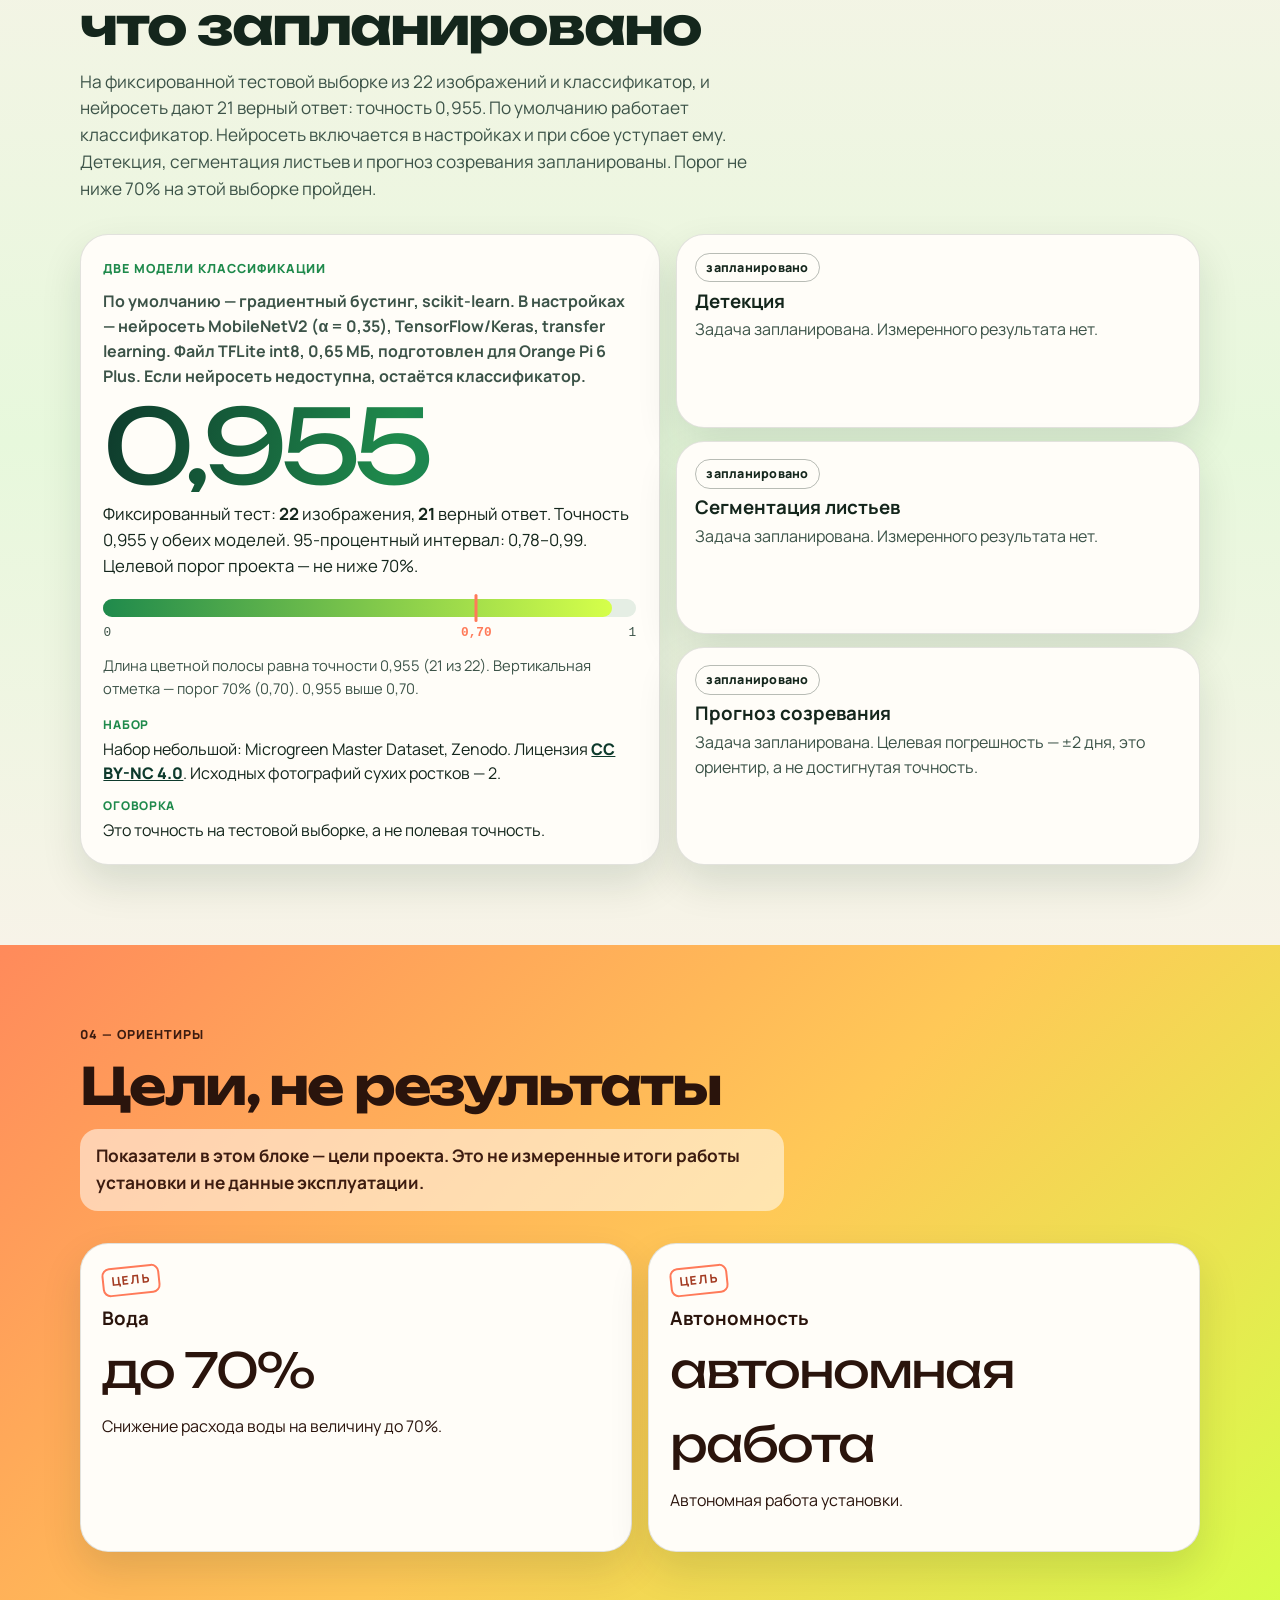
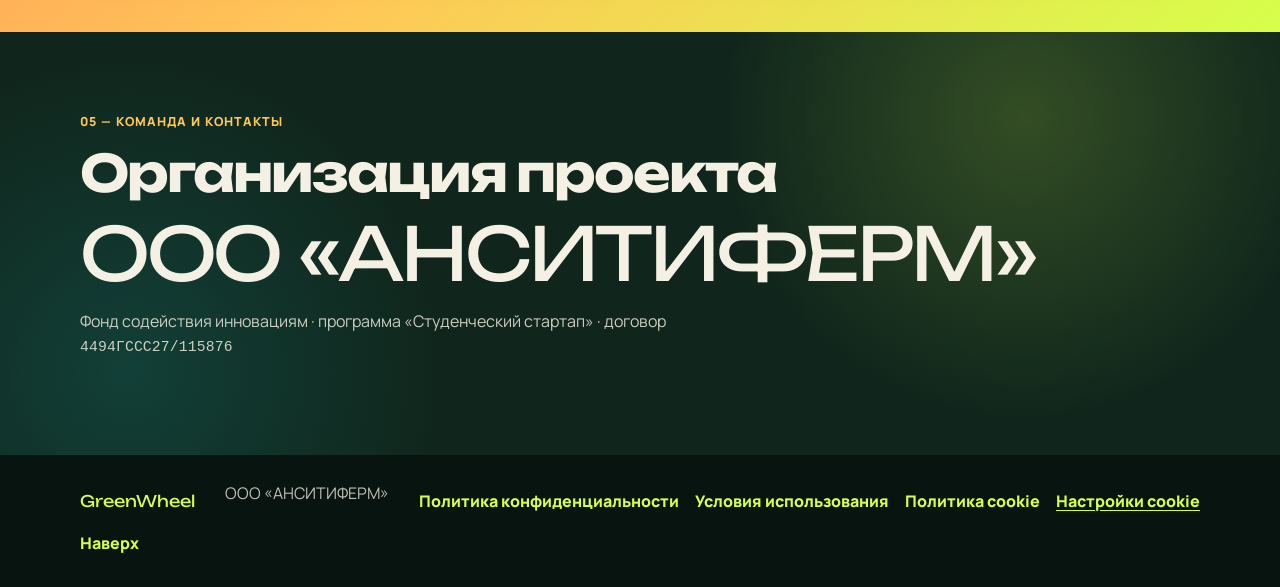
==== commit c3773c70: "Update classification results and the calendar statuses. Both models are 0,955 on 22 images. The cla" ====
--- a/index.html
+++ b/index.html
@@ -229,7 +229,7 @@
         <div class="section-head reveal">
           <p class="kicker">02 — Календарный план</p>
           <h2 id="roadmap-title">Дорожная карта по КП</h2>
-          <p class="section-lead">Два этапа договора. Программное обеспечение и модели ИИ отмечены как «в работе». Остальные пункты второго этапа — «запланировано». Первый этап выполнен.</p>
+          <p class="section-lead">Этап 1 выполнен. На этапе 2 программное обеспечение — «в работе». Классификатор — «выполнено», остальные задачи ИИ — «запланировано». Механика, аэропоника, электроника, интеграция и испытания — «запланировано».</p>
         </div>
         <div class="filters reveal" role="group" aria-label="Фильтр пунктов по статусу">
           <button type="button" class="is-active" data-filter="all" aria-pressed="true">Все</button>
@@ -265,9 +265,13 @@
                 <span class="task-name">Электроника</span>
                 <span class="badge badge-planned">запланировано</span>
               </li>
-              <li data-status="active">
-                <span class="task-name">Модели компьютерного зрения</span>
-                <span class="badge badge-active"><i aria-hidden="true"></i>в работе</span>
+              <li data-status="done">
+                <span class="task-name">Классификатор</span>
+                <span class="badge badge-done">выполнено</span>
+              </li>
+              <li data-status="planned">
+                <span class="task-name">Детекция, сегментация листьев и прогноз созревания</span>
+                <span class="badge badge-planned">запланировано</span>
               </li>
               <li data-status="active">
                 <span class="task-name">Программное обеспечение</span>
@@ -297,17 +301,17 @@
         <div class="section-head reveal">
           <p class="kicker">03 — Искусственный интеллект</p>
           <h2 id="ai-title">Что уже измерено и что запланировано</h2>
-          <p class="section-lead">Измеренный результат относится к классификатору градиентного бустинга на scikit-learn. Нейросеть на TensorFlow ещё не обучена. Детекция, сегментация листьев и прогноз созревания запланированы. В календарном плане модели компьютерного зрения отмечены как «в работе».</p>
+          <p class="section-lead">На фиксированной тестовой выборке из 22 изображений и классификатор, и нейросеть дают 21 верный ответ: точность 0,955. По умолчанию работает классификатор. Нейросеть включается в настройках и при сбое уступает ему. Детекция, сегментация листьев и прогноз созревания запланированы. Порог не ниже 70% на этой выборке пройден.</p>
         </div>
         <div class="ai-grid">
           <article class="ai-result reveal">
-            <p class="kicker">Классификатор градиентного бустинга</p>
-            <p class="model-line">scikit-learn. Нейросеть на TensorFlow ещё не обучена, и цифра ниже к ней не относится.</p>
-            <p class="accuracy" id="accuracy-value">0,818</p>
-            <p class="accuracy-note">Точность на тестовой выборке из <strong>22</strong> изображений: <strong>18</strong> верных ответов. Целевой порог проекта — не ниже 70%.</p>
-            <div class="bar" role="img" aria-label="Точность 0,818: 18 верных ответов из 22 изображений тестовой выборки. Целевой порог не ниже 70 процентов. Шкала от 0 до 1.">
+            <p class="kicker">Две модели классификации</p>
+            <p class="model-line">По умолчанию — градиентный бустинг, scikit-learn. В настройках — нейросеть MobileNetV2 (α = 0,35), TensorFlow/Keras, transfer learning. Файл TFLite int8, 0,65 МБ, подготовлен для Orange Pi 6 Plus. Если нейросеть недоступна, остаётся классификатор.</p>
+            <p class="accuracy" id="accuracy-value">0,955</p>
+            <p class="accuracy-note">Фиксированный тест: <strong>22</strong> изображения, <strong>21</strong> верный ответ. Точность 0,955 у обеих моделей. 95-процентный интервал: 0,78–0,99. Целевой порог проекта — не ниже 70%.</p>
+            <div class="bar" role="img" aria-label="Точность 0,955: 21 верный ответ из 22 изображений. 95-процентный интервал от 0,78 до 0,99. Целевой порог не ниже 70 процентов.">
               <div class="bar-track">
-                <div class="bar-fill" id="bar-fill" style="--target-width: 81.8%"></div>
+                <div class="bar-fill" id="bar-fill" style="--target-width: 95.5%"></div>
                 <div class="bar-mark" style="left: 70%" title="Порог 70%"></div>
               </div>
               <div class="bar-scale" aria-hidden="true">
@@ -316,15 +320,15 @@
                 <span>1</span>
               </div>
             </div>
-            <p class="fine">Длина цветной полосы равна точности 0,818 (18 из 22). Вертикальная отметка — порог 70% (0,70). На этой тестовой выборке порог пройден: 0,818 выше 0,70.</p>
+            <p class="fine">Длина цветной полосы равна точности 0,955 (21 из 22). Вертикальная отметка — порог 70% (0,70). 0,955 выше 0,70.</p>
             <dl class="dataset-facts">
               <div>
                 <dt>Набор</dt>
-                <dd>Microgreen Master Dataset, публичный набор Zenodo. Лицензия <a href="https://creativecommons.org/licenses/by-nc/4.0/deed.ru">CC BY-NC 4.0</a>.</dd>
+                <dd>Набор небольшой: Microgreen Master Dataset, Zenodo. Лицензия <a href="https://creativecommons.org/licenses/by-nc/4.0/deed.ru">CC BY-NC 4.0</a>. Исходных фотографий сухих ростков — 2.</dd>
               </div>
               <div>
-                <dt>Состав</dt>
-                <dd>110 изображений: 52 здоровых, 52 с плесенью, 6 сухих. Тест — 22 изображения из этого набора.</dd>
+                <dt>Оговорка</dt>
+                <dd>Это точность на тестовой выборке, а не полевая точность.</dd>
               </div>
             </dl>
           </article>
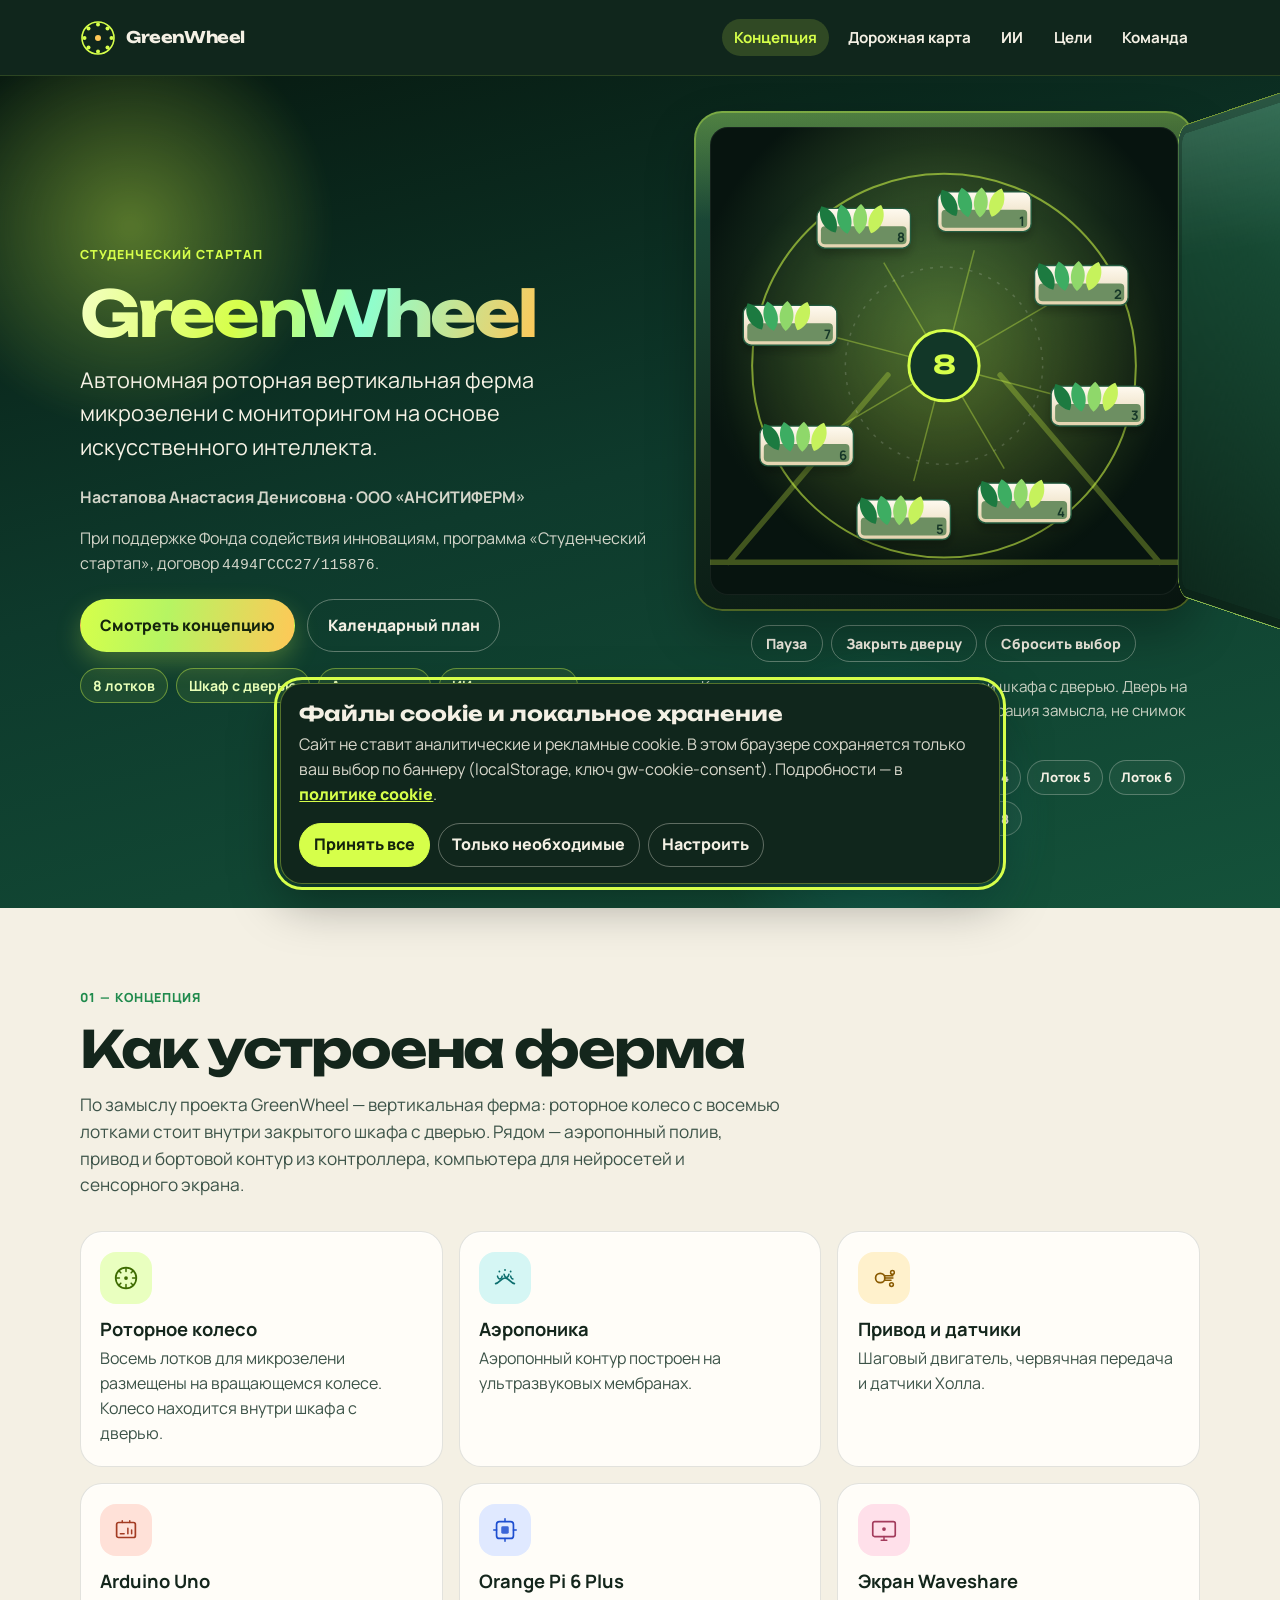
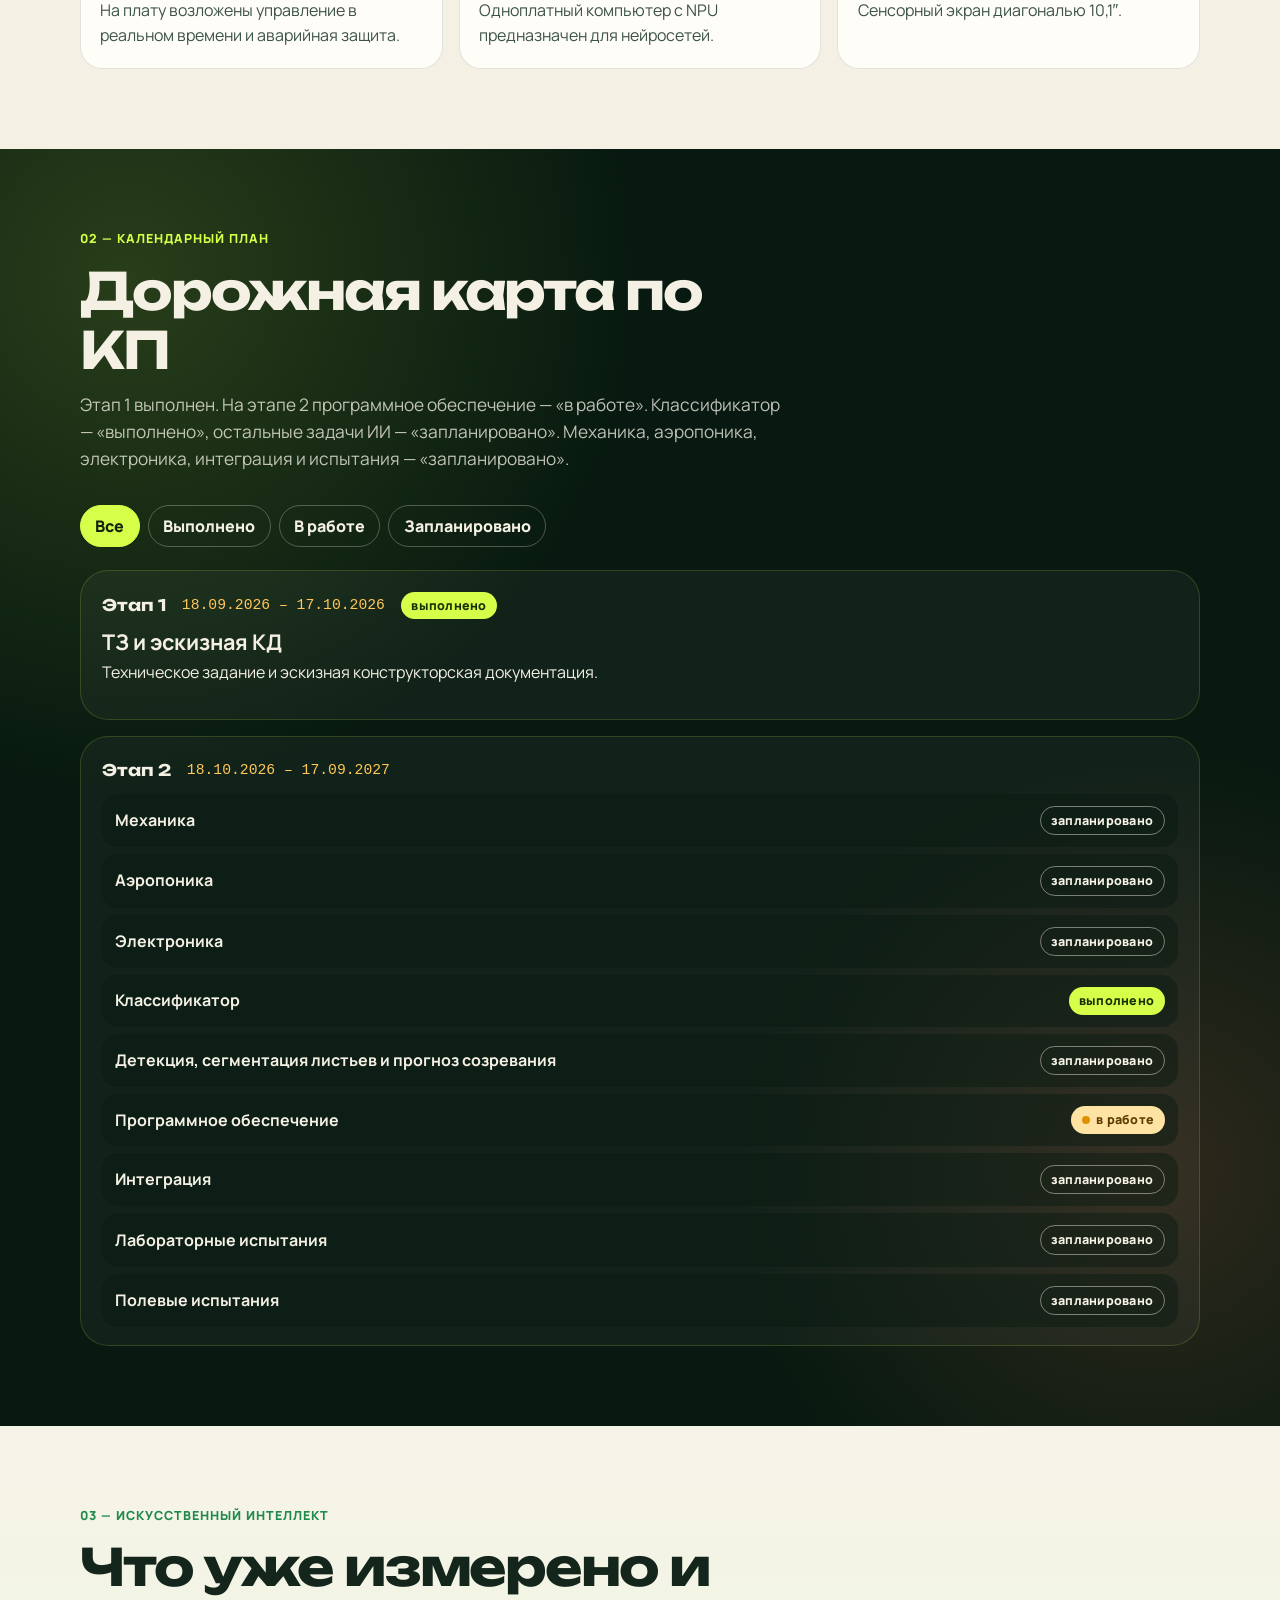
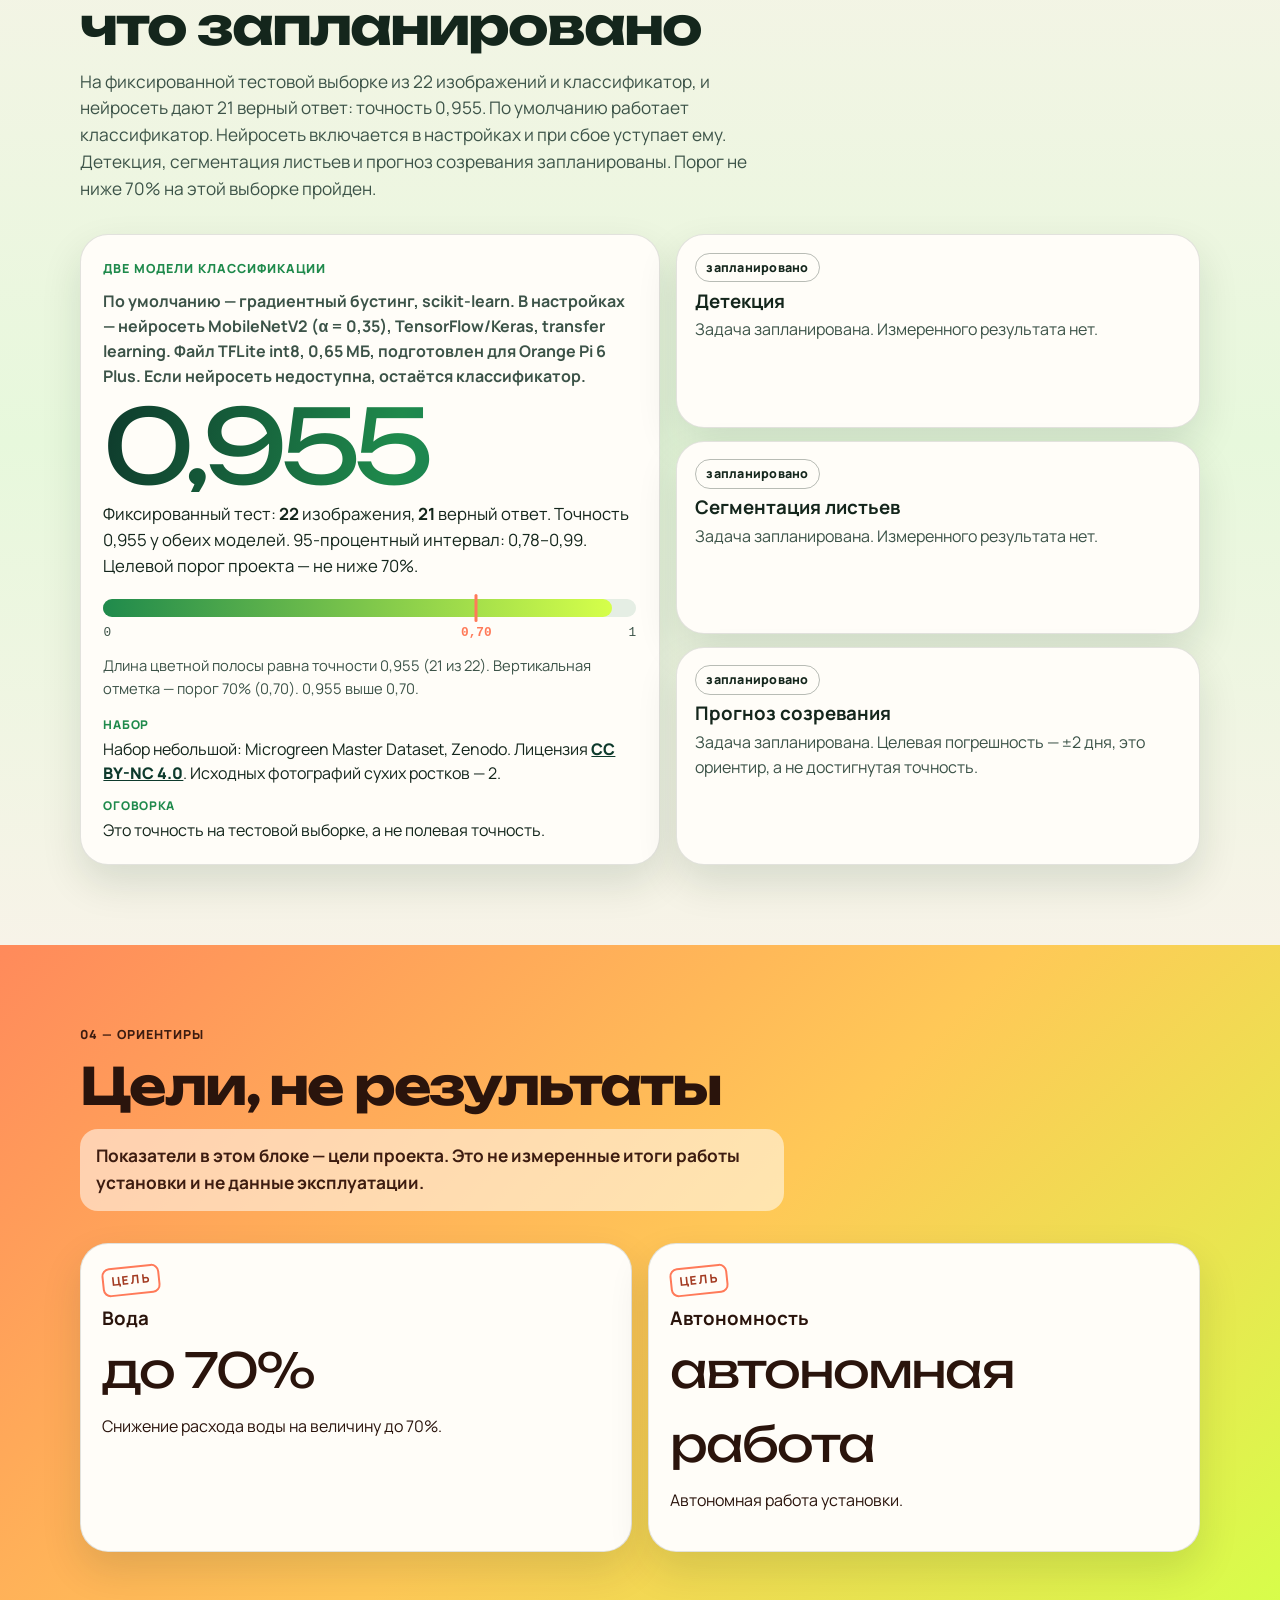
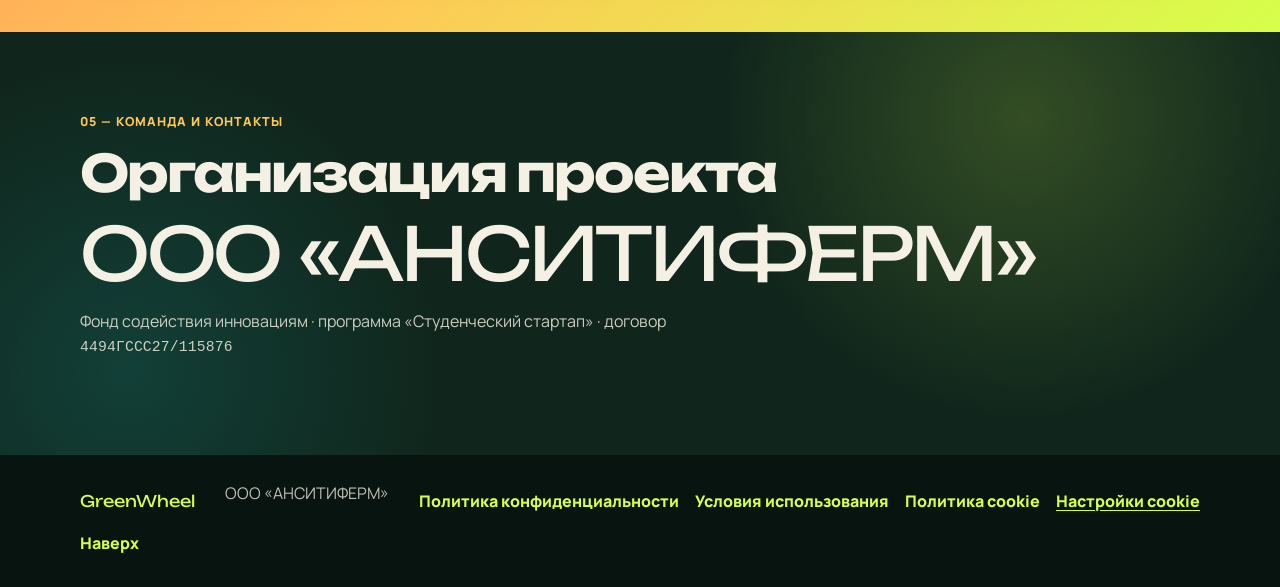
==== commit 77def87f: "Add canonical URLs and Open Graph addresses. Each page now points search and social previews at its " ====
--- a/index.html
+++ b/index.html
@@ -9,7 +9,9 @@
   <meta property="og:title" content="GreenWheel — автономная роторная ферма микрозелени">
   <meta property="og:description" content="Роторное колесо на 8 лотков внутри шкафа с дверью, аэропоника и мониторинг на основе искусственного интеллекта. ООО «АНСИТИФЕРМ», программа «Студенческий стартап».">
   <meta property="og:type" content="website">
+  <meta property="og:url" content="https://whoviski.github.io/greenwheel-site/">
   <meta property="og:locale" content="ru_RU">
+  <link rel="canonical" href="https://whoviski.github.io/greenwheel-site/">
   <link rel="icon" href="favicon.svg" type="image/svg+xml">
   <link rel="stylesheet" href="css/style.css">
   <script>document.documentElement.classList.add("js");</script>
--- a/css/style.css
+++ b/css/style.css
@@ -46,6 +46,7 @@
 
 html {
   scroll-behavior: smooth;
+  overflow-x: clip;
 }
 
 body {
@@ -1326,8 +1327,7 @@
     width: var(--target-width);
   }
 
-  .cabinet-door,
-  .js .cabinet.is-open .cabinet-door {
+  html:not(.js) .cabinet-door {
     transform: rotateY(108deg);
   }
 }
